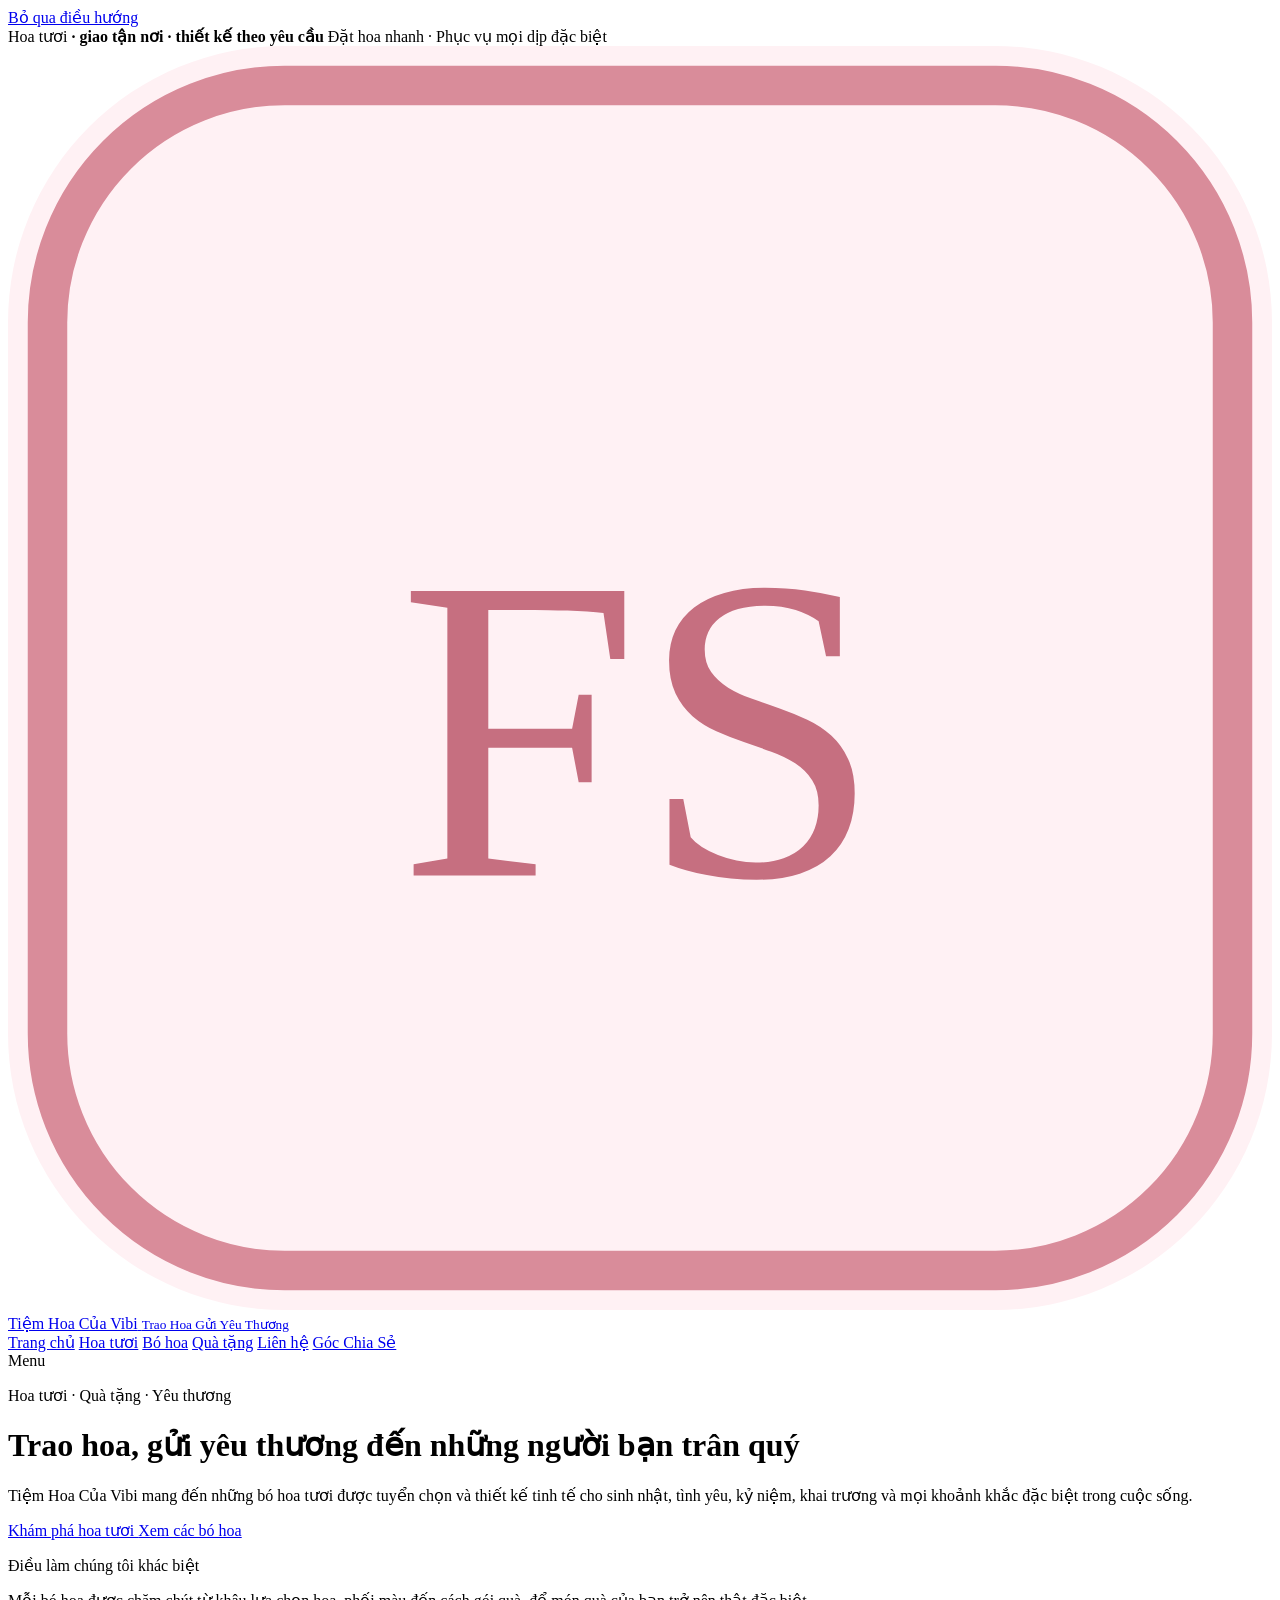
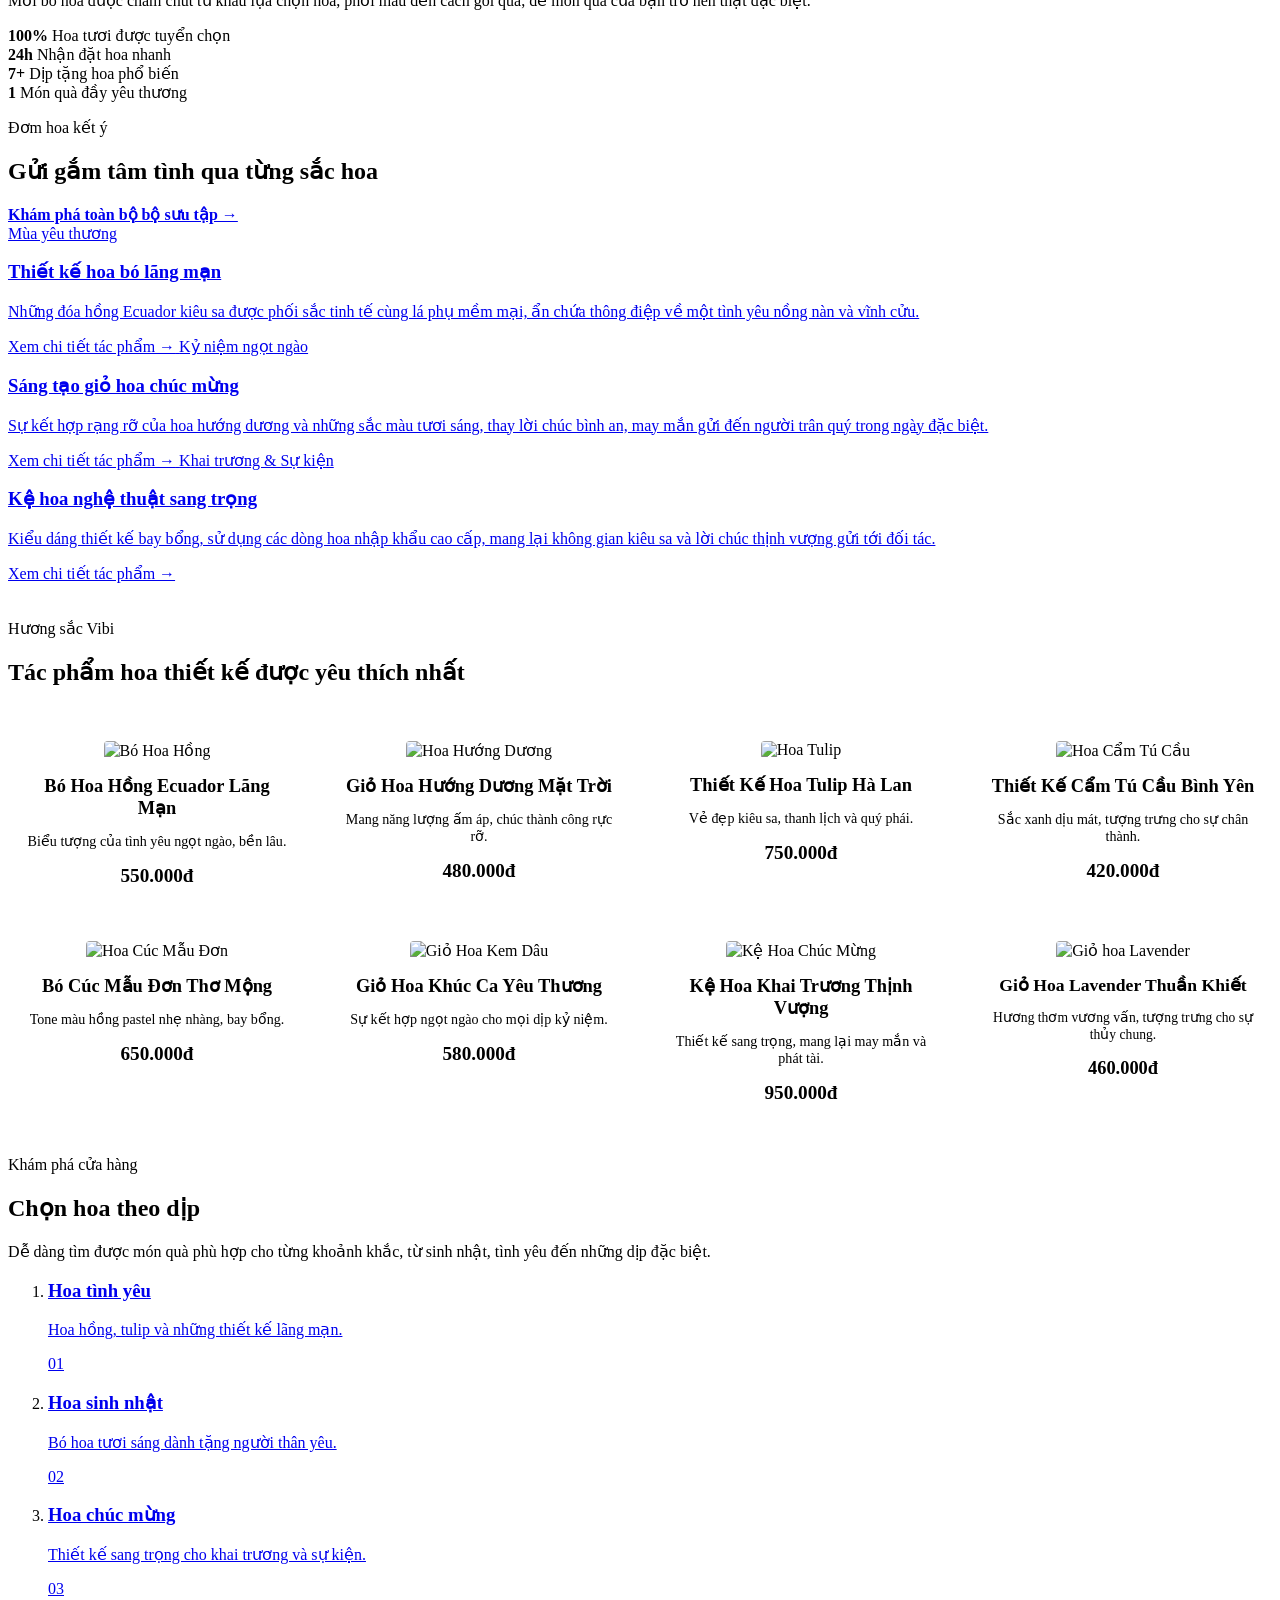
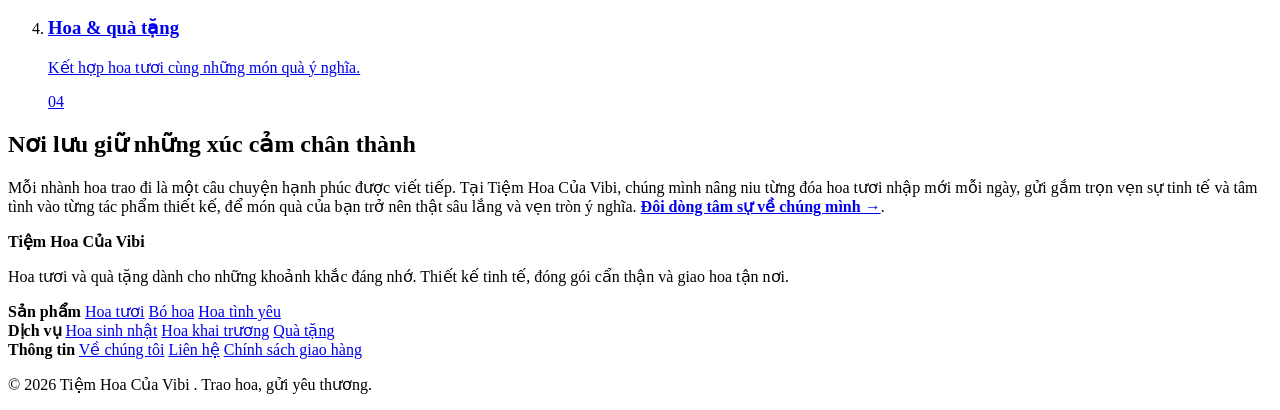
==== index.html @ 4f9fec41 "lan dau" ====
<!DOCTYPE html>
<html lang="vi">
<head>
<meta charset="utf-8">
<meta name="viewport" content="width=device-width, initial-scale=1">

<title>Tiệm Hoa Của Vibi - Hoa Tươi Nghệ Thuật &amp; Lãng Mạn</title>

<meta name="description" content="Tiệm Hoa Của Vibi
 chuyên cung cấp hoa tươi, bó hoa nghệ thuật và quà tặng cho sinh nhật, tình yêu, khai trương và các dịp đặc biệt.">

<meta name="robots" content="index,follow">
<meta name="theme-color" content="#fff7f8">

<link rel="canonical" href="tiemhoacuavibi.com/">
<link rel="icon" href="favicon.svg" type="image/svg+xml">
<link rel="manifest" href="site.webmanifest">
<link rel="stylesheet" href="css/styles.css">

<!-- Open Graph -->
<meta property="og:type" content="website">
<meta property="og:locale" content="vi_VN">
<meta property="og:title" content="Tiệm Hoa Của Vibi
 — Hoa tươi và quà tặng">
<meta property="og:description" content="Khám phá những bó hoa tươi đẹp, được thiết kế tinh tế cho mọi dịp đặc biệt.">
<meta property="og:url" content="tiemhoacuavibi.com/">
<meta property="og:image" content="tiemhoacuavibi.com/images/og-flower-shop.jpg">

<!-- Twitter -->
<meta name="twitter:card" content="summary_large_image">
<meta name="twitter:title" content="Tiệm Hoa Của Vibi
 — Hoa tươi và quà tặng">
<meta name="twitter:description" content="Hoa tươi, bó hoa nghệ thuật và quà tặng dành cho những khoảnh khắc đáng nhớ.">
<meta name="twitter:image" content="tiemhoacuavibi.com//images/og-flower-shop.jpg">
<!-- Google tag (gtag.js) -->
<script async src="https://www.googletagmanager.com/gtag/js?id=G-FN4CJG2KSM"></script>
<script>
  window.dataLayer = window.dataLayer || [];
  function gtag(){dataLayer.push(arguments);}
  gtag('js', new Date());

  gtag('config', 'G-FN4CJG2KSM');
</script>
<!-- Structured Data -->
<script type="application/ld+json">
{
  "@context": "https://schema.org",
  "@graph": [
    {
      "@type": "WebSite",
      "name": "Tiệm Hoa Của Vibi
",
      "url": "tiemhoacuavibi.com/",
      "inLanguage": "vi",
      "description": "Cửa hàng hoa tươi và quà tặng cho mọi dịp đặc biệt."
    },
    {
      "@type": "Organization",
      "name": "Tiệm Hoa Của Vibi
",
      "url": "tiemhoacuavibi.com/",
      "slogan": "Trao hoa, gửi yêu thương"
    }
  ]
}
</script>

</head>
<body>
  <a class="skip" href="#main">Bỏ qua điều hướng</a>

  <div class="topbar">
    <div class="wrap">
      <span>Hoa tươi <strong>· giao tận nơi · thiết kế theo yêu cầu</strong></span>
      <span>Đặt hoa nhanh · Phục vụ mọi dịp đặc biệt</span>
    </div>
  </div>

  <header class="site">
    <div class="wrap nav-row">
      <a class="brand" href="index.html">
        <svg viewBox="0 0 64 64" aria-hidden="true">
          <rect width="64" height="64" rx="14" fill="#fff1f4"/>
          <rect x="2" y="2" width="60" height="60" rx="12"
                fill="none" stroke="#d98c9a" stroke-width="2"/>
          <text x="32" y="42"
                text-anchor="middle"
                font-size="22"
                fill="#c66f80"
                font-family="Georgia,serif">FS</text>
        </svg>

        <span>
  <span class="brand-name">Tiệm Hoa Của Vibi</span>
  <small>Trao Hoa Gửi Yêu Thương</small>
</span>
      </a>

     <nav class="primary" id="nav">
  <a href="index.html">Trang chủ</a>
  <a href="hoa-tuoi.html">Hoa tươi</a>
  <a href="bo-hoa.html">Bó hoa</a>
  <a href="qua-tang.html">Quà tặng</a>
  <a href="lien-he.html">Liên hệ</a>
  <a href="goc-chia-se.html">Góc Chia Sẻ</a>

</nav>

          Menu
        </button>
      </div>

    </div>
  </header>

  <main id="main">

    <div class="wrap hero">

      <div>
        <p class="kicker">Hoa tươi · Quà tặng · Yêu thương</p>

        <h1>Trao hoa, gửi yêu thương đến những người bạn trân quý</h1>

        <p class="lede">
          Tiệm Hoa Của Vibi
 mang đến những bó hoa tươi được tuyển chọn và thiết kế
          tinh tế cho sinh nhật, tình yêu, kỷ niệm, khai trương và mọi khoảnh
          khắc đặc biệt trong cuộc sống.
        </p>

        <div class="cta-row">
          <a class="btn btn-gold" href="hoa-tuoi.html">
            Khám phá hoa tươi
          </a>

          <a class="btn btn-ghost" href="bo-hoa.html">
            Xem các bó hoa
          </a>
        </div>
      </div>

      <aside class="hero-panel">

        <p class="kicker">Điều làm chúng tôi khác biệt</p>

        <p>
          Mỗi bó hoa được chăm chút từ khâu lựa chọn hoa, phối màu đến
          cách gói quà, để món quà của bạn trở nên thật đặc biệt.
        </p>

        <div class="stat-grid">

          <div class="stat">
            <b>100%</b>
            <span>Hoa tươi được tuyển chọn</span>
          </div>

          <div class="stat">
            <b>24h</b>
            <span>Nhận đặt hoa nhanh</span>
          </div>

          <div class="stat">
            <b>7+</b>
            <span>Dịp tặng hoa phổ biến</span>
          </div>

          <div class="stat">
            <b>1</b>
            <span>Món quà đầy yêu thương</span>
          </div>

        </div>

      </aside>

     <section class="section">
  <div class="wrap">

    <div class="section-head">
      <div>
        <p class="kicker">Đơm hoa kết ý</p>
        <h2>Gửi gắm tâm tình qua từng sắc hoa</h2>
      </div>

      <a href="hoa-tuoi.html" style="font-weight: 600;">Khám phá toàn bộ bộ sưu tập →</a>
    </div>

    <div class="cards">

      <!-- Ô danh mục 1: Hoa Bó Nghệ Thuật -->
      <a class="card" href="bo-hoa.html">
        <span class="tag">Mùa yêu thương</span>
        <h3>Thiết kế hoa bó lãng mạn</h3>
        <p>
          Những đóa hồng Ecuador kiêu sa được phối sắc tinh tế cùng lá phụ mềm mại, 
          ẩn chứa thông điệp về một tình yêu nồng nàn và vĩnh cửu.
        </p>
        <span class="more">Xem chi tiết tác phẩm →</span>
      </a>

      <!-- Ô danh mục 2: Giỏ Hoa Tinh Tế -->
      <a class="card" href="bo-hoa.html">
        <span class="tag">Kỷ niệm ngọt ngào</span>
        <h3>Sáng tạo giỏ hoa chúc mừng</h3>
        <p>
          Sự kết hợp rạng rỡ của hoa hướng dương và những sắc màu tươi sáng, 
          thay lời chúc bình an, may mắn gửi đến người trân quý trong ngày đặc biệt.
        </p>
        <span class="more">Xem chi tiết tác phẩm →</span>
      </a>

      <!-- Ô danh mục 3: Kệ Hoa Sang Trọng -->
      <a class="card" href="hoa-tuoi.html">
        <span class="tag">Khai trương &amp; Sự kiện</span>
        <h3>Kệ hoa nghệ thuật sang trọng</h3>
        <p>
          Kiểu dáng thiết kế bay bổng, sử dụng các dòng hoa nhập khẩu cao cấp, 
          mang lại không gian kiêu sa và lời chúc thịnh vượng gửi tới đối tác.
        </p>
        <span class="more">Xem chi tiết tác phẩm →</span>
      </a>

    </div>
  </div>
<!-- KHU VỰC BỘ SƯU TẬP HOA ĐA DẠNG TRÊN TRANG CHỦ -->
<section class="section" style="padding-top: 20px;">
  <div class="wrap">
    
    <div class="section-head">
      <div>
        <p class="kicker">Hương sắc Vibi</p>
        <h2>Tác phẩm hoa thiết kế được yêu thích nhất</h2>
      </div>
    </div>

    <!-- Khung lưới tự động căn đều sản phẩm -->
    <div class="product-grid" style="display: grid; grid-template-columns: repeat(auto-fit, minmax(280px, 1fr)); gap: 24px; padding: 20px 0;">

        <!-- Sản phẩm 1: Hoa Hồng -->
        <div class="product-item" style="border: 1px solid var(--line); padding: 15px; text-align: center; border-radius: 8px; background: var(--surface);">
            <img src="images/hoahong.jpg" alt="Bó Hoa Hồng" style="width: 100%; height: 260px; object-fit: cover; border-radius: 4px;">
            <h3 style="margin: 15px 0 10px; color: var(--gold-2); font-size: 1.15rem;">Bó Hoa Hồng Ecuador Lãng Mạn</h3>
            <p style="color: var(--muted); margin-bottom: 15px; font-size: 0.88rem;">Biểu tượng của tình yêu ngọt ngào, bền lâu.</p>
            <span class="price" style="display: block; font-weight: bold; color: var(--gold-2); font-size: 1.2rem;" data-gia-hoa="hoa-hong">550.000đ</span>        </div>

        <!-- Sản phẩm 2: Hoa Hướng Dương -->
        <div class="product-item" style="border: 1px solid var(--line); padding: 15px; text-align: center; border-radius: 8px; background: var(--surface);">
            <img src="images/huongduong.jpg" alt="Hoa Hướng Dương" style="width: 100%; height: 260px; object-fit: cover; border-radius: 4px;">
            <h3 style="margin: 15px 0 10px; color: var(--gold-2); font-size: 1.15rem;">Giỏ Hoa Hướng Dương Mặt Trời</h3>
            <p style="color: var(--muted); margin-bottom: 15px; font-size: 0.88rem;">Mang năng lượng ấm áp, chúc thành công rực rỡ.</p>
            <span class="price" style="display: block; font-weight: bold; color: var(--gold-2); font-size: 1.2rem;" data-gia-hoa="huong-duong">480.000đ</span>        </div>

        <!-- Sản phẩm 3: Hoa Tulip (Chữ T viết hoa đúng theo máy của bạn) -->
        <div class="product-item" style="border: 1px solid var(--line); padding: 15px; text-align: center; border-radius: 8px; background: var(--surface);">
            <img src="images/hoaTulip.jpg" alt="Hoa Tulip" style="width: 100%; height: 260px; object-fit: cover; border-radius: 4px;">
            <h3 style="margin: 15px 0 10px; color: var(--gold-2); font-size: 1.15rem;">Thiết Kế Hoa Tulip Hà Lan</h3>
            <p style="color: var(--muted); margin-bottom: 15px; font-size: 0.88rem;">Vẻ đẹp kiêu sa, thanh lịch và quý phái.</p>
            <span class="price" style="display: block; font-weight: bold; color: var(--gold-2); font-size: 1.2rem;" data-gia-hoa="hoa-tulip">750.000đ</span>        </div>

        <!-- Sản phẩm 4: Hoa Cẩm Tú Cầu -->
        <div class="product-item" style="border: 1px solid var(--line); padding: 15px; text-align: center; border-radius: 8px; background: var(--surface);">
            <img src="images/camtucau.jpg" alt="Hoa Cẩm Tú Cầu" style="width: 100%; height: 260px; object-fit: cover; border-radius: 4px;">
            <h3 style="margin: 15px 0 10px; color: var(--gold-2); font-size: 1.15rem;">Thiết Kế Cẩm Tú Cầu Bình Yên</h3>
            <p style="color: var(--muted); margin-bottom: 15px; font-size: 0.88rem;">Sắc xanh dịu mát, tượng trưng cho sự chân thành.</p>
            <span class="price" style="display: block; font-weight: bold; color: var(--gold-2); font-size: 1.2rem;" data-gia-hoa="hoa-dau">420.000đ</span>
        </div>

        <!-- Sản phẩm 5: Hoa Cúc Mẫu Đơn -->
        <div class="product-item" style="border: 1px solid var(--line); padding: 15px; text-align: center; border-radius: 8px; background: var(--surface);">
            <img src="images/hoacucmaudon.jpg" alt="Hoa Cúc Mẫu Đơn" style="width: 100%; height: 260px; object-fit: cover; border-radius: 4px;">
            <h3 style="margin: 15px 0 10px; color: var(--gold-2); font-size: 1.15rem;">Bó Cúc Mẫu Đơn Thơ Mộng</h3>
            <p style="color: var(--muted); margin-bottom: 15px; font-size: 0.88rem;">Tone màu hồng pastel nhẹ nhàng, bay bổng.</p>
            <span class="price" style="display: block; font-weight: bold; color: var(--gold-2); font-size: 1.2rem;" data-gia-hoa="hoa-mung">650.000đ</span>
        </div>

        <!-- Sản phẩm 6: Giỏ Hoa Kem Dâu (hoadau.jpg) -->
        <div class="product-item" style="border: 1px solid var(--line); padding: 15px; text-align: center; border-radius: 8px; background: var(--surface);">
            <img src="images/hoadau.jpg" alt="Giỏ Hoa Kem Dâu" style="width: 100%; height: 260px; object-fit: cover; border-radius: 4px;">
            <h3 style="margin: 15px 0 10px; color: var(--gold-2); font-size: 1.15rem;">Giỏ Hoa Khúc Ca Yêu Thương</h3>
            <p style="color: var(--muted); margin-bottom: 15px; font-size: 0.88rem;">Sự kết hợp ngọt ngào cho mọi dịp kỷ niệm.</p>
            <span class="price" style="display: block; font-weight: bold; color: var(--gold-2); font-size: 1.2rem; " data-gia-hoa="cuc-mau-don">580.000đ</span>
        </div>
 <!-- Sản phẩm 7: Kệ Hoa Chúc Mừng (hoamung.jpg mới thêm) -->
        <div class="product-item" style="border: 1px solid var(--line); padding: 15px; text-align: center; border-radius: 8px; background: var(--surface);">
            <img src="images/hoamung.jpg" alt="Kệ Hoa Chúc Mừng" style="width: 100%; height: 260px; object-fit: cover; border-radius: 4px;">
            <h3 style="margin: 15px 0 10px; color: var(--gold-2); font-size: 1.15rem;">Kệ Hoa Khai Trương Thịnh Vượng</h3>
            <p style="color: var(--muted); margin-bottom: 15px; font-size: 0.88rem;">Thiết kế sang trọng, mang lại may mắn và phát tài.</p>
            <span class="price" style="display: block; font-weight: bold; color: var(--gold-2); font-size: 1.2rem;" data-gia-hoa="oai-huong">950.000đ</span>
        </div>
         <!-- HÀNG 2 - Sản phẩm 8: Hoa Oải Hương (Mới thêm để lấp đầy ô trống) -->
        <div class="product-item" style="border: 1px solid var(--line); padding: 15px; text-align: center; border-radius: 8px; background: var(--surface);">
            <img src="images/hoaoihuong.jpg" alt="Giỏ hoa Lavender" style="width: 100%; height: 240px; object-fit: cover; border-radius: 4px;">
            <h3 style="margin: 15px 0 10px; color: var(--gold-2); font-size: 1.1rem;">Giỏ Hoa Lavender Thuần Khiết</h3>
            <p style="color: var(--muted); margin-bottom: 15px; font-size: 0.85rem;">Hương thơm vương vấn, tượng trưng cho sự thủy chung.</p>
            <span class="price" style="display: block; font-weight: bold; color: var(--gold-2); font-size: 1.15rem;" data-gia-hoa="cam-tu-cau">460.000đ</span>
        </div>
    </div>
  </div>
</section>


<section class="section band">
  <div class="wrap topics">

    <div>
      <p class="kicker">Khám phá cửa hàng</p>
      <h2>Chọn hoa theo dịp</h2>
      <p class="lede">
        Dễ dàng tìm được món quà phù hợp cho từng khoảnh khắc,
        từ sinh nhật, tình yêu đến những dịp đặc biệt.
      </p>
    </div>

    <ol class="topic-list">

      <li>
        <a href="hoa-tinh-yeu.html">
          <span>
            <h3>Hoa tình yêu</h3>
            <p>Hoa hồng, tulip và những thiết kế lãng mạn.</p>
          </span>
          <span>01</span>
        </a>
      </li>

      <li>
        <a href="hoa-sinh-nhat.html">
          <span>
            <h3>Hoa sinh nhật</h3>
            <p>Bó hoa tươi sáng dành tặng người thân yêu.</p>
          </span>
          <span>02</span>
        </a>
      </li>

      <li>
        <a href="hoa-chuc-mung.html">
          <span>
            <h3>Hoa chúc mừng</h3>
            <p>Thiết kế sang trọng cho khai trương và sự kiện.</p>
          </span>
          <span>03</span>
        </a>
      </li>

      <li>
        <a href="qua-tang.html">
          <span>
            <h3>Hoa &amp; quà tặng</h3>
            <p>Kết hợp hoa tươi cùng những món quà ý nghĩa.</p>
          </span>
          <span>04</span>
        </a>
      </li>

    </ol>
  </div>
</section>


<section class="section">
  <div class="wrap note">

    <h2>Nơi lưu giữ những xúc cảm chân thành</h2>

    <p>
      Mỗi nhành hoa trao đi là một câu chuyện hạnh phúc được viết tiếp. Tại Tiệm Hoa Của Vibi, 
      chúng mình nâng niu từng đóa hoa tươi nhập mới mỗi ngày, gửi gắm trọn vẹn sự tinh tế và tâm tình vào 
      từng tác phẩm thiết kế, để món quà của bạn trở nên thật sâu lắng và vẹn tròn ý nghĩa. 
      <a href="ve-chung-toi.html" style="font-weight: 600; text-decoration: underline;">Đôi dòng tâm sự về chúng mình →</a>.
    </p>

  </div>
</section>

</main>

<footer class="site">
  <div class="wrap">

    <div class="foot-grid">

      <div>
        <strong class="brand-name">Tiệm Hoa Của Vibi
</strong>

        <p>
          Hoa tươi và quà tặng dành cho những khoảnh khắc
          đáng nhớ. Thiết kế tinh tế, đóng gói cẩn thận và
          giao hoa tận nơi.
        </p>
      </div>


      <div class="foot-col">
        <strong>Sản phẩm</strong>

        <a href="hoa-tuoi.html">Hoa tươi</a>
        <a href="bo-hoa.html">Bó hoa</a>
        <a href="hoa-tinh-yeu.html">Hoa tình yêu</a>
      </div>


      <div class="foot-col">
        <strong>Dịch vụ</strong>

        <a href="hoa-sinh-nhat.html">Hoa sinh nhật</a>
        <a href="hoa-khai-truong.html">Hoa khai trương</a>
        <a href="qua-tang.html">Quà tặng</a>
      </div>


      <div class="foot-col">
        <strong>Thông tin</strong>

        <a href="ve-chung-toi.html">Về chúng tôi</a>
        <a href="lien-he.html">Liên hệ</a>
        <a href="chinh-sach-giao-hang.html">Chính sách giao hàng</a>
      </div>

    </div>

    <p class="legal">
      © <span id="y">2026</span> Tiệm Hoa Của Vibi
.
      Trao hoa, gửi yêu thương.
    </p>

  </div>
</footer>

<script src="js/main.js" defer></script>
<script src="gia-hoa.js"></script>

</body>
</html>
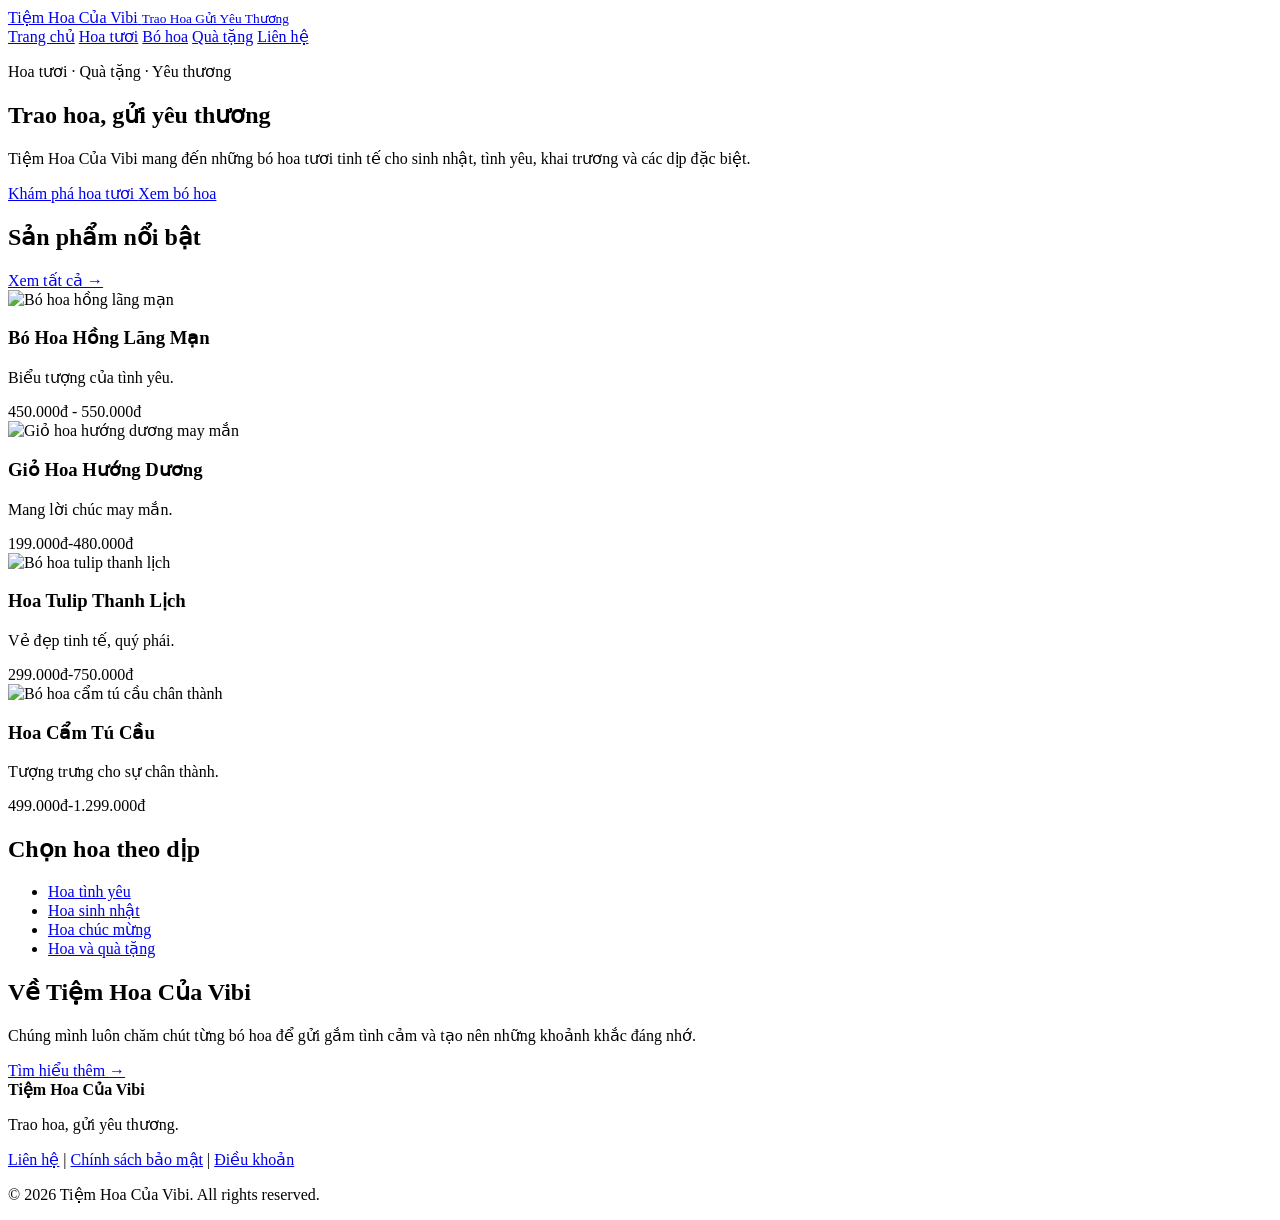
==== commit c56564de: "lai" ====
--- a/index.html
+++ b/index.html
@@ -1,438 +1,183 @@
 <!DOCTYPE html>
 <html lang="vi">
 <head>
-<meta charset="utf-8">
-<meta name="viewport" content="width=device-width, initial-scale=1">
+  <meta charset="UTF-8">
+  <meta name="viewport" content="width=device-width, initial-scale=1">
 
-<title>Tiệm Hoa Của Vibi - Hoa Tươi Nghệ Thuật &amp; Lãng Mạn</title>
+  <!-- SEO Cơ bản -->
+  <title>Tiệm Hoa Của Vibi - Hoa Tươi & Quà Tặng</title>
+  <meta name="description" content="Tiệm Hoa Của Vibi chuyên hoa tươi, bó hoa nghệ thuật và quà tặng tinh tế cho mọi dịp đặc biệt.">
+  <meta name="theme-color" content="#fff7f8">
+  <link rel="canonical" href="https://tiemhoacuavibi.com/">
+  
+  <!-- Open Graph (Facebook, Zalo, LinkedIn) -->
+  <meta property="og:type" content="website">
+  <meta property="og:locale" content="vi_VN">
+  <meta property="og:title" content="Tiệm Hoa Của Vibi – Hoa tươi và quà tặng">
+  <meta property="og:description" content="Khám phá những bó hoa tươi đẹp, được thiết kế tinh tế cho mọi dịp đặc biệt.">
+  <meta property="og:url" content="https://tiemhoacuavibi.com/">
+  <meta property="og:image" content="https://tiemhoacuavibi.com/images/og-flower-shop.jpg">
 
-<meta name="description" content="Tiệm Hoa Của Vibi
- chuyên cung cấp hoa tươi, bó hoa nghệ thuật và quà tặng cho sinh nhật, tình yêu, khai trương và các dịp đặc biệt.">
+  <!-- Twitter Cards -->
+  <meta name="twitter:card" content="summary_large_image">
+  <meta name="twitter:title" content="Tiệm Hoa Của Vibi – Hoa tươi và quà tặng">
+  <meta name="twitter:description" content="Khám phá những bó hoa tươi đẹp, được thiết kế tinh tế cho mọi dịp đặc biệt.">
+  <meta name="twitter:image" content="https://tiemhoacuavibi.com/images/og-flower-shop.jpg">
 
-<meta name="robots" content="index,follow">
-<meta name="theme-color" content="#fff7f8">
+  <!-- Stylesheet -->
+  <link rel="stylesheet" href="css/styles.css">
+</head>
 
-<link rel="canonical" href="tiemhoacuavibi.com/">
-<link rel="icon" href="favicon.svg" type="image/svg+xml">
-<link rel="manifest" href="site.webmanifest">
-<link rel="stylesheet" href="css/styles.css">
+<body>
 
-<!-- Open Graph -->
-<meta property="og:type" content="website">
-<meta property="og:locale" content="vi_VN">
-<meta property="og:title" content="Tiệm Hoa Của Vibi
- — Hoa tươi và quà tặng">
-<meta property="og:description" content="Khám phá những bó hoa tươi đẹp, được thiết kế tinh tế cho mọi dịp đặc biệt.">
-<meta property="og:url" content="tiemhoacuavibi.com/">
-<meta property="og:image" content="tiemhoacuavibi.com/images/og-flower-shop.jpg">
-
-<!-- Twitter -->
-<meta name="twitter:card" content="summary_large_image">
-<meta name="twitter:title" content="Tiệm Hoa Của Vibi
- — Hoa tươi và quà tặng">
-<meta name="twitter:description" content="Hoa tươi, bó hoa nghệ thuật và quà tặng dành cho những khoảnh khắc đáng nhớ.">
-<meta name="twitter:image" content="tiemhoacuavibi.com//images/og-flower-shop.jpg">
-<!-- Google tag (gtag.js) -->
-<script async src="https://www.googletagmanager.com/gtag/js?id=G-FN4CJG2KSM"></script>
-<script>
-  window.dataLayer = window.dataLayer || [];
-  function gtag(){dataLayer.push(arguments);}
-  gtag('js', new Date());
-
-  gtag('config', 'G-FN4CJG2KSM');
-</script>
-<!-- Structured Data -->
-<script type="application/ld+json">
-{
-  "@context": "https://schema.org",
-  "@graph": [
-    {
-      "@type": "WebSite",
-      "name": "Tiệm Hoa Của Vibi
-",
-      "url": "tiemhoacuavibi.com/",
-      "inLanguage": "vi",
-      "description": "Cửa hàng hoa tươi và quà tặng cho mọi dịp đặc biệt."
-    },
-    {
-      "@type": "Organization",
-      "name": "Tiệm Hoa Của Vibi
-",
-      "url": "tiemhoacuavibi.com/",
-      "slogan": "Trao hoa, gửi yêu thương"
-    }
-  ]
-}
-</script>
-
-</head>
-<body>
-  <a class="skip" href="#main">Bỏ qua điều hướng</a>
-
-  <div class="topbar">
-    <div class="wrap">
-      <span>Hoa tươi <strong>· giao tận nơi · thiết kế theo yêu cầu</strong></span>
-      <span>Đặt hoa nhanh · Phục vụ mọi dịp đặc biệt</span>
-    </div>
-  </div>
-
+  <!-- Đầu trang -->
   <header class="site">
     <div class="wrap nav-row">
       <a class="brand" href="index.html">
-        <svg viewBox="0 0 64 64" aria-hidden="true">
-          <rect width="64" height="64" rx="14" fill="#fff1f4"/>
-          <rect x="2" y="2" width="60" height="60" rx="12"
-                fill="none" stroke="#d98c9a" stroke-width="2"/>
-          <text x="32" y="42"
-                text-anchor="middle"
-                font-size="22"
-                fill="#c66f80"
-                font-family="Georgia,serif">FS</text>
-        </svg>
-
         <span>
-  <span class="brand-name">Tiệm Hoa Của Vibi</span>
-  <small>Trao Hoa Gửi Yêu Thương</small>
-</span>
+          <span class="brand-name">Tiệm Hoa Của Vibi</span>
+          <small>Trao Hoa Gửi Yêu Thương</small>
+        </span>
       </a>
 
-     <nav class="primary" id="nav">
-  <a href="index.html">Trang chủ</a>
-  <a href="hoa-tuoi.html">Hoa tươi</a>
-  <a href="bo-hoa.html">Bó hoa</a>
-  <a href="qua-tang.html">Quà tặng</a>
-  <a href="lien-he.html">Liên hệ</a>
-  <a href="goc-chia-se.html">Góc Chia Sẻ</a>
-
-</nav>
-
-          Menu
-        </button>
-      </div>
-
+      <nav class="primary" aria-label="Điều hướng chính">
+        <a href="index.html">Trang chủ</a>
+        <a href="hoa-tuoi.html">Hoa tươi</a>
+        <a href="bo-hoa.html">Bó hoa</a>
+        <a href="qua-tang.html">Quà tặng</a>
+        <a href="lien-he.html">Liên hệ</a>
+      </nav>
     </div>
   </header>
 
   <main id="main">
 
-    <div class="wrap hero">
-
+    <!-- Giới thiệu -->
+    <section class="wrap hero">
       <div>
         <p class="kicker">Hoa tươi · Quà tặng · Yêu thương</p>
 
-        <h1>Trao hoa, gửi yêu thương đến những người bạn trân quý</h1>
+        <h1>Trao hoa, gửi yêu thương</h1>
 
         <p class="lede">
-          Tiệm Hoa Của Vibi
- mang đến những bó hoa tươi được tuyển chọn và thiết kế
-          tinh tế cho sinh nhật, tình yêu, kỷ niệm, khai trương và mọi khoảnh
-          khắc đặc biệt trong cuộc sống.
+          Tiệm Hoa Của Vibi mang đến những bó hoa tươi
+          tinh tế cho sinh nhật, tình yêu, khai trương
+          và các dịp đặc biệt.
         </p>
 
         <div class="cta-row">
           <a class="btn btn-gold" href="hoa-tuoi.html">
             Khám phá hoa tươi
           </a>
-
           <a class="btn btn-ghost" href="bo-hoa.html">
-            Xem các bó hoa
+            Xem bó hoa
           </a>
         </div>
       </div>
+    </section>
 
-      <aside class="hero-panel">
+    <!-- Sản phẩm nổi bật -->
+    <section class="section">
+      <div class="wrap">
+        <div class="section-head">
+          <h2>Sản phẩm nổi bật</h2>
+          <a href="hoa-tuoi.html">Xem tất cả →</a>
+        </div>
 
-        <p class="kicker">Điều làm chúng tôi khác biệt</p>
+        <div class="product-grid">
 
-        <p>
-          Mỗi bó hoa được chăm chút từ khâu lựa chọn hoa, phối màu đến
-          cách gói quà, để món quà của bạn trở nên thật đặc biệt.
-        </p>
-
-        <div class="stat-grid">
-
-          <div class="stat">
-            <b>100%</b>
-            <span>Hoa tươi được tuyển chọn</span>
+          <div class="product-item">
+            <img src="images/hoahong.jpg"
+                 alt="Bó hoa hồng lãng mạn"
+                 width="300" height="300"
+                 loading="lazy">
+            <h3>Bó Hoa Hồng Lãng Mạn</h3>
+            <p>Biểu tượng của tình yêu.</p>
+            <span class="price">450.000đ - 550.000đ</span>
           </div>
 
-          <div class="stat">
-            <b>24h</b>
-            <span>Nhận đặt hoa nhanh</span>
+          <div class="product-item">
+            <img src="images/huongduong.jpg"
+                 alt="Giỏ hoa hướng dương may mắn"
+                 width="300" height="300"
+                 loading="lazy">
+            <h3>Giỏ Hoa Hướng Dương</h3>
+            <p>Mang lời chúc may mắn.</p>
+            <span class="price">199.000đ-480.000đ</span>
           </div>
 
-          <div class="stat">
-            <b>7+</b>
-            <span>Dịp tặng hoa phổ biến</span>
+          <div class="product-item">
+            <img src="images/hoaTulip.jpg"
+                 alt="Bó hoa tulip thanh lịch"
+                 width="300" height="300"
+                 loading="lazy">
+            <h3>Hoa Tulip Thanh Lịch</h3>
+            <p>Vẻ đẹp tinh tế, quý phái.</p>
+            <span class="price">299.000đ-750.000đ</span>
           </div>
 
-          <div class="stat">
-            <b>1</b>
-            <span>Món quà đầy yêu thương</span>
+          <div class="product-item">
+            <img src="images/camtucau.jpg"
+                 alt="Bó hoa cẩm tú cầu chân thành"
+                 width="300" height="300"
+                 loading="lazy">
+            <h3>Hoa Cẩm Tú Cầu</h3>
+            <p>Tượng trưng cho sự chân thành.</p>
+            <span class="price">499.000đ-1.299.000đ</span>
           </div>
 
         </div>
+      </div>
+    </section>
 
-      </aside>
+    <!-- Danh mục -->
+    <section class="section band">
+      <div class="wrap">
+        <h2>Chọn hoa theo dịp</h2>
 
-     <section class="section">
-  <div class="wrap">
+        <ul class="topic-list">
+          <li><a href="hoa-tinh-yeu.html">Hoa tình yêu</a></li>
+          <li><a href="hoa-sinh-nhat.html">Hoa sinh nhật</a></li>
+          <li><a href="hoa-chuc-mung.html">Hoa chúc mừng</a></li>
+          <li><a href="qua-tang.html">Hoa và quà tặng</a></li>
+        </ul>
+      </div>
+    </section>
 
-    <div class="section-head">
-      <div>
-        <p class="kicker">Đơm hoa kết ý</p>
-        <h2>Gửi gắm tâm tình qua từng sắc hoa</h2>
+    <!-- Giới thiệu cửa hàng -->
+    <section class="section">
+      <div class="wrap note">
+        <h2>Về Tiệm Hoa Của Vibi</h2>
+        <p>
+          Chúng mình luôn chăm chút từng bó hoa để gửi gắm
+          tình cảm và tạo nên những khoảnh khắc đáng nhớ.
+        </p>
+        <a href="ve-chung-toi.html">Tìm hiểu thêm →</a>
       </div>
+    </section>
 
-      <a href="hoa-tuoi.html" style="font-weight: 600;">Khám phá toàn bộ bộ sưu tập →</a>
-    </div>
+  </main>
 
-    <div class="cards">
+  <!-- Chân trang -->
+  <footer class="site">
+    <div class="wrap">
+      <strong>Tiệm Hoa Của Vibi</strong>
 
-      <!-- Ô danh mục 1: Hoa Bó Nghệ Thuật -->
-      <a class="card" href="bo-hoa.html">
-        <span class="tag">Mùa yêu thương</span>
-        <h3>Thiết kế hoa bó lãng mạn</h3>
-        <p>
-          Những đóa hồng Ecuador kiêu sa được phối sắc tinh tế cùng lá phụ mềm mại, 
-          ẩn chứa thông điệp về một tình yêu nồng nàn và vĩnh cửu.
-        </p>
-        <span class="more">Xem chi tiết tác phẩm →</span>
-      </a>
+      <p>Trao hoa, gửi yêu thương.</p>
 
-      <!-- Ô danh mục 2: Giỏ Hoa Tinh Tế -->
-      <a class="card" href="bo-hoa.html">
-        <span class="tag">Kỷ niệm ngọt ngào</span>
-        <h3>Sáng tạo giỏ hoa chúc mừng</h3>
-        <p>
-          Sự kết hợp rạng rỡ của hoa hướng dương và những sắc màu tươi sáng, 
-          thay lời chúc bình an, may mắn gửi đến người trân quý trong ngày đặc biệt.
-        </p>
-        <span class="more">Xem chi tiết tác phẩm →</span>
-      </a>
+      <nav aria-label="Điều hướng chân trang">
+        <a href="lien-he.html">Liên hệ</a> |
+        <a href="bao-mat.html">Chính sách bảo mật</a> |
+        <a href="dieu-khoan.html">Điều khoản</a>
+      </nav>
 
-      <!-- Ô danh mục 3: Kệ Hoa Sang Trọng -->
-      <a class="card" href="hoa-tuoi.html">
-        <span class="tag">Khai trương &amp; Sự kiện</span>
-        <h3>Kệ hoa nghệ thuật sang trọng</h3>
-        <p>
-          Kiểu dáng thiết kế bay bổng, sử dụng các dòng hoa nhập khẩu cao cấp, 
-          mang lại không gian kiêu sa và lời chúc thịnh vượng gửi tới đối tác.
-        </p>
-        <span class="more">Xem chi tiết tác phẩm →</span>
-      </a>
-
-    </div>
-  </div>
-<!-- KHU VỰC BỘ SƯU TẬP HOA ĐA DẠNG TRÊN TRANG CHỦ -->
-<section class="section" style="padding-top: 20px;">
-  <div class="wrap">
-    
-    <div class="section-head">
-      <div>
-        <p class="kicker">Hương sắc Vibi</p>
-        <h2>Tác phẩm hoa thiết kế được yêu thích nhất</h2>
-      </div>
-    </div>
-
-    <!-- Khung lưới tự động căn đều sản phẩm -->
-    <div class="product-grid" style="display: grid; grid-template-columns: repeat(auto-fit, minmax(280px, 1fr)); gap: 24px; padding: 20px 0;">
-
-        <!-- Sản phẩm 1: Hoa Hồng -->
-        <div class="product-item" style="border: 1px solid var(--line); padding: 15px; text-align: center; border-radius: 8px; background: var(--surface);">
-            <img src="images/hoahong.jpg" alt="Bó Hoa Hồng" style="width: 100%; height: 260px; object-fit: cover; border-radius: 4px;">
-            <h3 style="margin: 15px 0 10px; color: var(--gold-2); font-size: 1.15rem;">Bó Hoa Hồng Ecuador Lãng Mạn</h3>
-            <p style="color: var(--muted); margin-bottom: 15px; font-size: 0.88rem;">Biểu tượng của tình yêu ngọt ngào, bền lâu.</p>
-            <span class="price" style="display: block; font-weight: bold; color: var(--gold-2); font-size: 1.2rem;" data-gia-hoa="hoa-hong">550.000đ</span>        </div>
-
-        <!-- Sản phẩm 2: Hoa Hướng Dương -->
-        <div class="product-item" style="border: 1px solid var(--line); padding: 15px; text-align: center; border-radius: 8px; background: var(--surface);">
-            <img src="images/huongduong.jpg" alt="Hoa Hướng Dương" style="width: 100%; height: 260px; object-fit: cover; border-radius: 4px;">
-            <h3 style="margin: 15px 0 10px; color: var(--gold-2); font-size: 1.15rem;">Giỏ Hoa Hướng Dương Mặt Trời</h3>
-            <p style="color: var(--muted); margin-bottom: 15px; font-size: 0.88rem;">Mang năng lượng ấm áp, chúc thành công rực rỡ.</p>
-            <span class="price" style="display: block; font-weight: bold; color: var(--gold-2); font-size: 1.2rem;" data-gia-hoa="huong-duong">480.000đ</span>        </div>
-
-        <!-- Sản phẩm 3: Hoa Tulip (Chữ T viết hoa đúng theo máy của bạn) -->
-        <div class="product-item" style="border: 1px solid var(--line); padding: 15px; text-align: center; border-radius: 8px; background: var(--surface);">
-            <img src="images/hoaTulip.jpg" alt="Hoa Tulip" style="width: 100%; height: 260px; object-fit: cover; border-radius: 4px;">
-            <h3 style="margin: 15px 0 10px; color: var(--gold-2); font-size: 1.15rem;">Thiết Kế Hoa Tulip Hà Lan</h3>
-            <p style="color: var(--muted); margin-bottom: 15px; font-size: 0.88rem;">Vẻ đẹp kiêu sa, thanh lịch và quý phái.</p>
-            <span class="price" style="display: block; font-weight: bold; color: var(--gold-2); font-size: 1.2rem;" data-gia-hoa="hoa-tulip">750.000đ</span>        </div>
-
-        <!-- Sản phẩm 4: Hoa Cẩm Tú Cầu -->
-        <div class="product-item" style="border: 1px solid var(--line); padding: 15px; text-align: center; border-radius: 8px; background: var(--surface);">
-            <img src="images/camtucau.jpg" alt="Hoa Cẩm Tú Cầu" style="width: 100%; height: 260px; object-fit: cover; border-radius: 4px;">
-            <h3 style="margin: 15px 0 10px; color: var(--gold-2); font-size: 1.15rem;">Thiết Kế Cẩm Tú Cầu Bình Yên</h3>
-            <p style="color: var(--muted); margin-bottom: 15px; font-size: 0.88rem;">Sắc xanh dịu mát, tượng trưng cho sự chân thành.</p>
-            <span class="price" style="display: block; font-weight: bold; color: var(--gold-2); font-size: 1.2rem;" data-gia-hoa="hoa-dau">420.000đ</span>
-        </div>
-
-        <!-- Sản phẩm 5: Hoa Cúc Mẫu Đơn -->
-        <div class="product-item" style="border: 1px solid var(--line); padding: 15px; text-align: center; border-radius: 8px; background: var(--surface);">
-            <img src="images/hoacucmaudon.jpg" alt="Hoa Cúc Mẫu Đơn" style="width: 100%; height: 260px; object-fit: cover; border-radius: 4px;">
-            <h3 style="margin: 15px 0 10px; color: var(--gold-2); font-size: 1.15rem;">Bó Cúc Mẫu Đơn Thơ Mộng</h3>
-            <p style="color: var(--muted); margin-bottom: 15px; font-size: 0.88rem;">Tone màu hồng pastel nhẹ nhàng, bay bổng.</p>
-            <span class="price" style="display: block; font-weight: bold; color: var(--gold-2); font-size: 1.2rem;" data-gia-hoa="hoa-mung">650.000đ</span>
-        </div>
-
-        <!-- Sản phẩm 6: Giỏ Hoa Kem Dâu (hoadau.jpg) -->
-        <div class="product-item" style="border: 1px solid var(--line); padding: 15px; text-align: center; border-radius: 8px; background: var(--surface);">
-            <img src="images/hoadau.jpg" alt="Giỏ Hoa Kem Dâu" style="width: 100%; height: 260px; object-fit: cover; border-radius: 4px;">
-            <h3 style="margin: 15px 0 10px; color: var(--gold-2); font-size: 1.15rem;">Giỏ Hoa Khúc Ca Yêu Thương</h3>
-            <p style="color: var(--muted); margin-bottom: 15px; font-size: 0.88rem;">Sự kết hợp ngọt ngào cho mọi dịp kỷ niệm.</p>
-            <span class="price" style="display: block; font-weight: bold; color: var(--gold-2); font-size: 1.2rem; " data-gia-hoa="cuc-mau-don">580.000đ</span>
-        </div>
- <!-- Sản phẩm 7: Kệ Hoa Chúc Mừng (hoamung.jpg mới thêm) -->
-        <div class="product-item" style="border: 1px solid var(--line); padding: 15px; text-align: center; border-radius: 8px; background: var(--surface);">
-            <img src="images/hoamung.jpg" alt="Kệ Hoa Chúc Mừng" style="width: 100%; height: 260px; object-fit: cover; border-radius: 4px;">
-            <h3 style="margin: 15px 0 10px; color: var(--gold-2); font-size: 1.15rem;">Kệ Hoa Khai Trương Thịnh Vượng</h3>
-            <p style="color: var(--muted); margin-bottom: 15px; font-size: 0.88rem;">Thiết kế sang trọng, mang lại may mắn và phát tài.</p>
-            <span class="price" style="display: block; font-weight: bold; color: var(--gold-2); font-size: 1.2rem;" data-gia-hoa="oai-huong">950.000đ</span>
-        </div>
-         <!-- HÀNG 2 - Sản phẩm 8: Hoa Oải Hương (Mới thêm để lấp đầy ô trống) -->
-        <div class="product-item" style="border: 1px solid var(--line); padding: 15px; text-align: center; border-radius: 8px; background: var(--surface);">
-            <img src="images/hoaoihuong.jpg" alt="Giỏ hoa Lavender" style="width: 100%; height: 240px; object-fit: cover; border-radius: 4px;">
-            <h3 style="margin: 15px 0 10px; color: var(--gold-2); font-size: 1.1rem;">Giỏ Hoa Lavender Thuần Khiết</h3>
-            <p style="color: var(--muted); margin-bottom: 15px; font-size: 0.85rem;">Hương thơm vương vấn, tượng trưng cho sự thủy chung.</p>
-            <span class="price" style="display: block; font-weight: bold; color: var(--gold-2); font-size: 1.15rem;" data-gia-hoa="cam-tu-cau">460.000đ</span>
-        </div>
-    </div>
-  </div>
-</section>
-
-
-<section class="section band">
-  <div class="wrap topics">
-
-    <div>
-      <p class="kicker">Khám phá cửa hàng</p>
-      <h2>Chọn hoa theo dịp</h2>
-      <p class="lede">
-        Dễ dàng tìm được món quà phù hợp cho từng khoảnh khắc,
-        từ sinh nhật, tình yêu đến những dịp đặc biệt.
+      <p>
+        © <span id="y">2026</span> Tiệm Hoa Của Vibi. All rights reserved.
       </p>
     </div>
+  </footer>
 
-    <ol class="topic-list">
-
-      <li>
-        <a href="hoa-tinh-yeu.html">
-          <span>
-            <h3>Hoa tình yêu</h3>
-            <p>Hoa hồng, tulip và những thiết kế lãng mạn.</p>
-          </span>
-          <span>01</span>
-        </a>
-      </li>
-
-      <li>
-        <a href="hoa-sinh-nhat.html">
-          <span>
-            <h3>Hoa sinh nhật</h3>
-            <p>Bó hoa tươi sáng dành tặng người thân yêu.</p>
-          </span>
-          <span>02</span>
-        </a>
-      </li>
-
-      <li>
-        <a href="hoa-chuc-mung.html">
-          <span>
-            <h3>Hoa chúc mừng</h3>
-            <p>Thiết kế sang trọng cho khai trương và sự kiện.</p>
-          </span>
-          <span>03</span>
-        </a>
-      </li>
-
-      <li>
-        <a href="qua-tang.html">
-          <span>
-            <h3>Hoa &amp; quà tặng</h3>
-            <p>Kết hợp hoa tươi cùng những món quà ý nghĩa.</p>
-          </span>
-          <span>04</span>
-        </a>
-      </li>
-
-    </ol>
-  </div>
-</section>
-
-
-<section class="section">
-  <div class="wrap note">
-
-    <h2>Nơi lưu giữ những xúc cảm chân thành</h2>
-
-    <p>
-      Mỗi nhành hoa trao đi là một câu chuyện hạnh phúc được viết tiếp. Tại Tiệm Hoa Của Vibi, 
-      chúng mình nâng niu từng đóa hoa tươi nhập mới mỗi ngày, gửi gắm trọn vẹn sự tinh tế và tâm tình vào 
-      từng tác phẩm thiết kế, để món quà của bạn trở nên thật sâu lắng và vẹn tròn ý nghĩa. 
-      <a href="ve-chung-toi.html" style="font-weight: 600; text-decoration: underline;">Đôi dòng tâm sự về chúng mình →</a>.
-    </p>
-
-  </div>
-</section>
-
-</main>
-
-<footer class="site">
-  <div class="wrap">
-
-    <div class="foot-grid">
-
-      <div>
-        <strong class="brand-name">Tiệm Hoa Của Vibi
-</strong>
-
-        <p>
-          Hoa tươi và quà tặng dành cho những khoảnh khắc
-          đáng nhớ. Thiết kế tinh tế, đóng gói cẩn thận và
-          giao hoa tận nơi.
-        </p>
-      </div>
-
-
-      <div class="foot-col">
-        <strong>Sản phẩm</strong>
-
-        <a href="hoa-tuoi.html">Hoa tươi</a>
-        <a href="bo-hoa.html">Bó hoa</a>
-        <a href="hoa-tinh-yeu.html">Hoa tình yêu</a>
-      </div>
-
-
-      <div class="foot-col">
-        <strong>Dịch vụ</strong>
-
-        <a href="hoa-sinh-nhat.html">Hoa sinh nhật</a>
-        <a href="hoa-khai-truong.html">Hoa khai trương</a>
-        <a href="qua-tang.html">Quà tặng</a>
-      </div>
-
-
-      <div class="foot-col">
-        <strong>Thông tin</strong>
-
-        <a href="ve-chung-toi.html">Về chúng tôi</a>
-        <a href="lien-he.html">Liên hệ</a>
-        <a href="chinh-sach-giao-hang.html">Chính sách giao hàng</a>
-      </div>
-
-    </div>
-
-    <p class="legal">
-      © <span id="y">2026</span> Tiệm Hoa Của Vibi
-.
-      Trao hoa, gửi yêu thương.
-    </p>
-
-  </div>
-</footer>
-
-<script src="js/main.js" defer></script>
-<script src="gia-hoa.js"></script>
+  <script src="js/main.js" defer></script>
 
 </body>
-</html>
+</html>
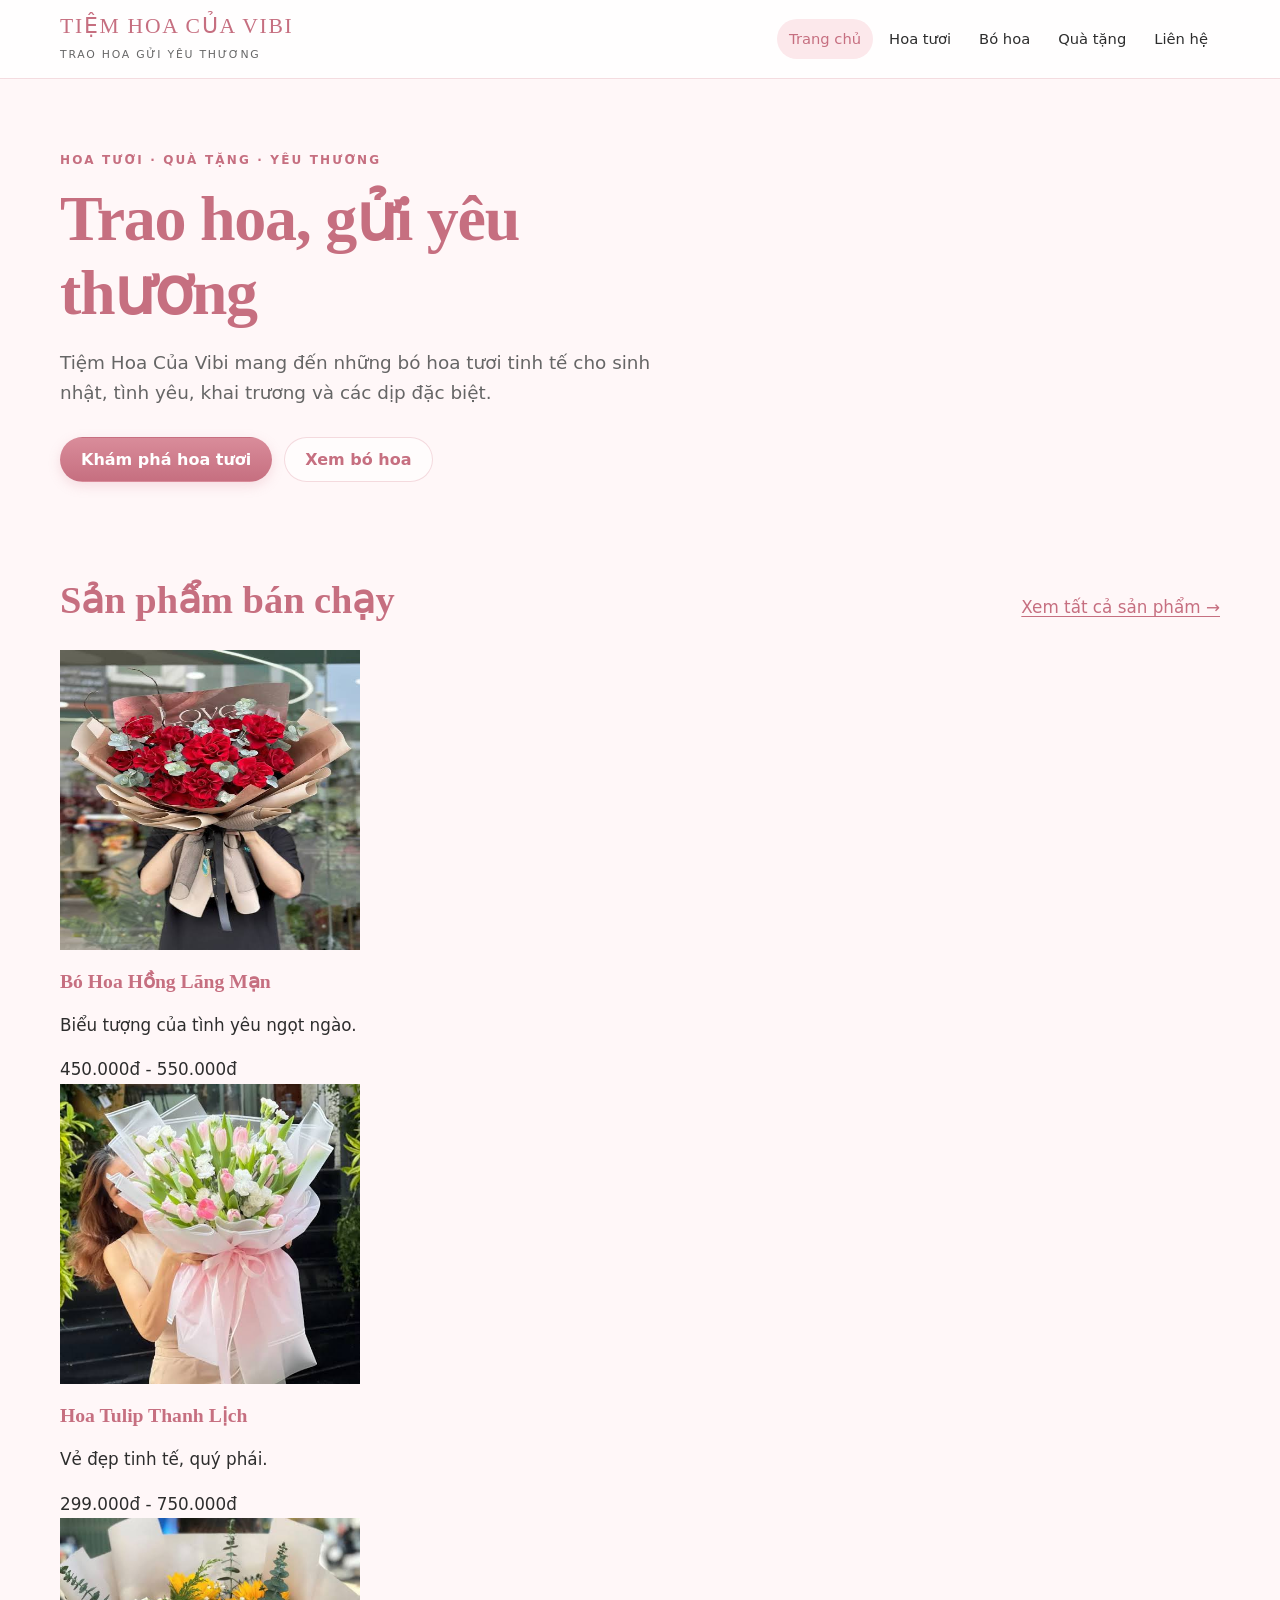
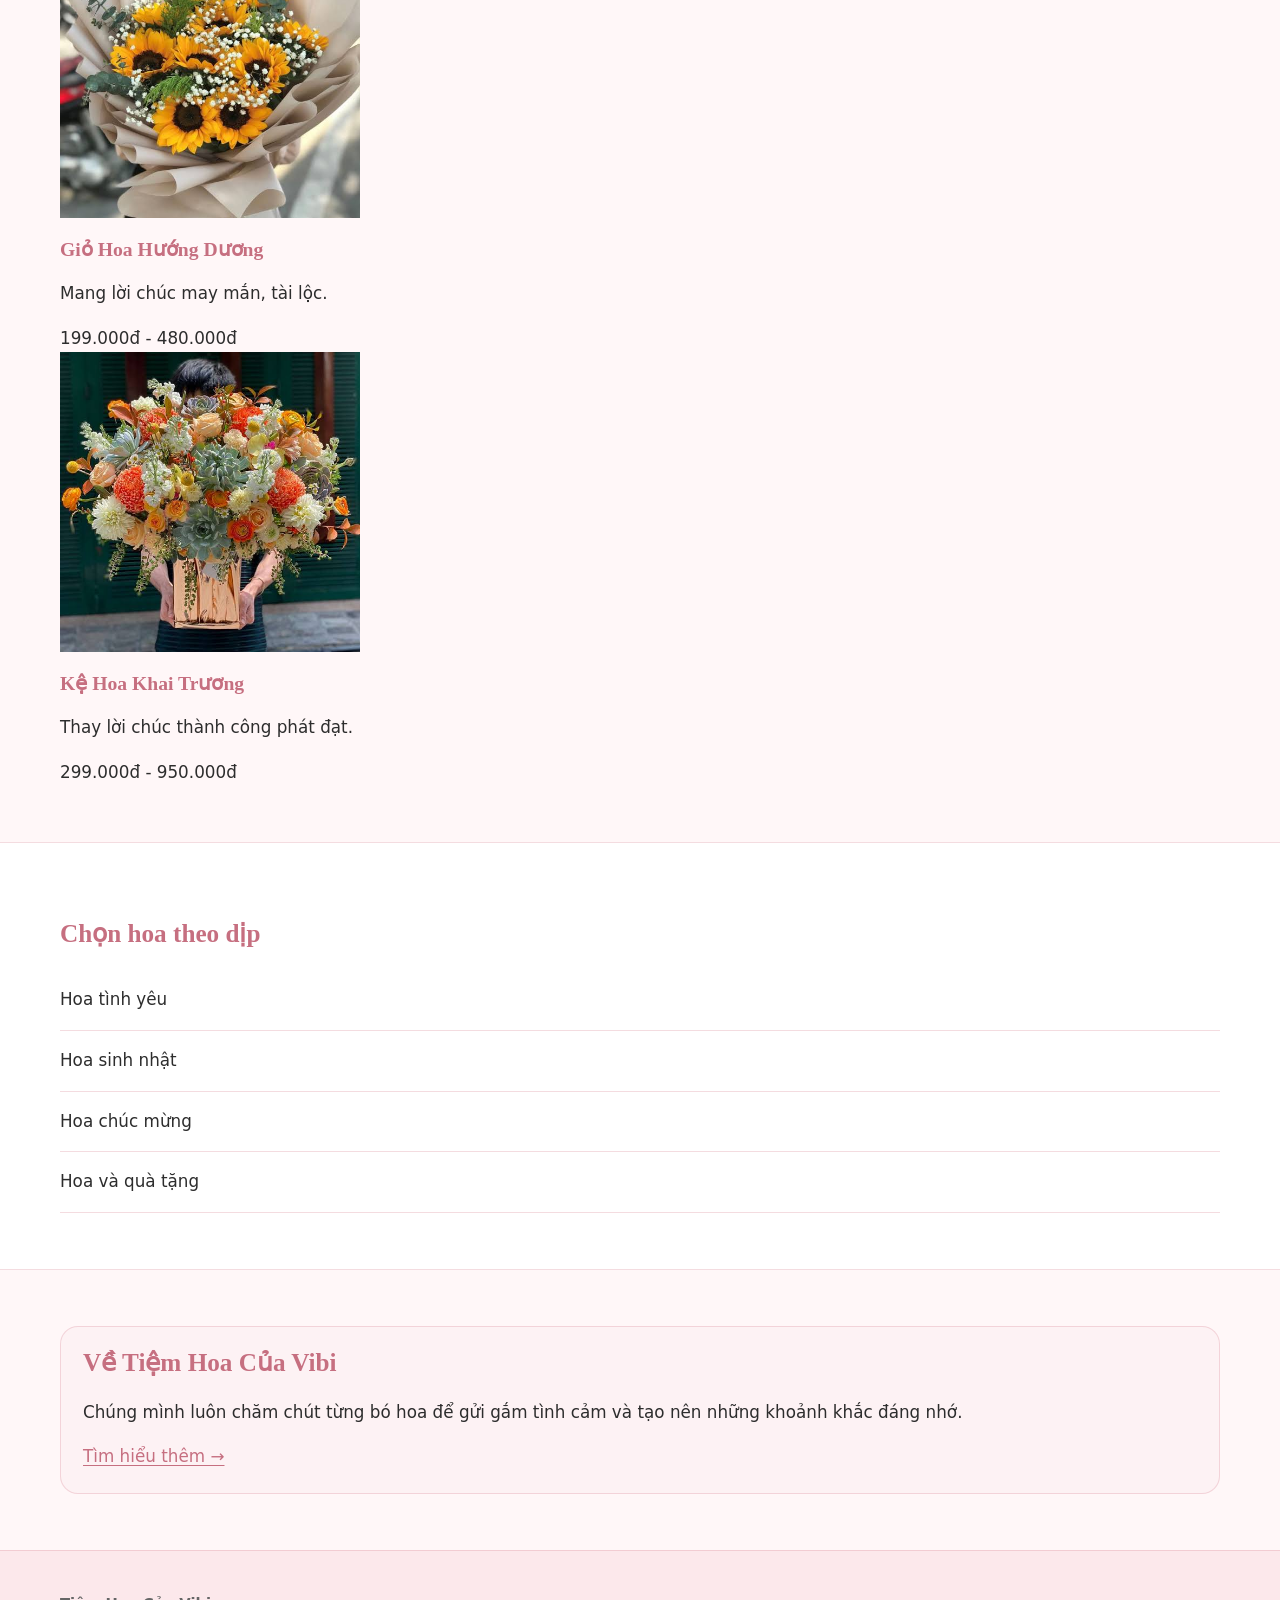
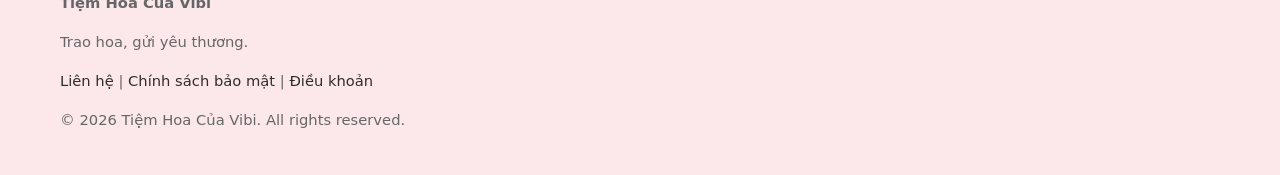
==== commit 33470340: "1" ====
--- a/index.html
+++ b/index.html
@@ -1,28 +1,29 @@
 <!DOCTYPE html>
 <html lang="vi">
 <head>
+  <meta name="google-site-verification" content="Z57HsNMsRcMzyFuIqsKk45Lwx6HcrSQ-DuyqgUkUjek" />
   <meta charset="UTF-8">
   <meta name="viewport" content="width=device-width, initial-scale=1">
 
   <!-- SEO Cơ bản -->
-  <title>Tiệm Hoa Của Vibi - Hoa Tươi & Quà Tặng</title>
-  <meta name="description" content="Tiệm Hoa Của Vibi chuyên hoa tươi, bó hoa nghệ thuật và quà tặng tinh tế cho mọi dịp đặc biệt.">
+  <title>Tiệm Hoa Của Vibi - Hoa Tươi & Quà Tặng Nghệ Thuật</title>
+  <meta name="description" content="Tiệm Hoa Của Vibi chuyên hoa tươi, bó hoa nghệ thuật và quà tặng tinh tế cho mọi dịp đặc biệt. Trao hoa gửi yêu thương.">
   <meta name="theme-color" content="#fff7f8">
-  <link rel="canonical" href="https://tiemhoacuavibi.com/">
+  <link rel="canonical" href="https://tiemhoacuavibi.com">
   
-  <!-- Open Graph (Facebook, Zalo, LinkedIn) -->
+  <!-- Open Graph -->
   <meta property="og:type" content="website">
   <meta property="og:locale" content="vi_VN">
   <meta property="og:title" content="Tiệm Hoa Của Vibi – Hoa tươi và quà tặng">
   <meta property="og:description" content="Khám phá những bó hoa tươi đẹp, được thiết kế tinh tế cho mọi dịp đặc biệt.">
-  <meta property="og:url" content="https://tiemhoacuavibi.com/">
-  <meta property="og:image" content="https://tiemhoacuavibi.com/images/og-flower-shop.jpg">
+  <meta property="og:url" content="https://tiemhoacuavibi.com">
+  <meta property="og:image" content="https://tiemhoacuavibi.comimages/og-flower-shop.jpg">
 
   <!-- Twitter Cards -->
   <meta name="twitter:card" content="summary_large_image">
   <meta name="twitter:title" content="Tiệm Hoa Của Vibi – Hoa tươi và quà tặng">
   <meta name="twitter:description" content="Khám phá những bó hoa tươi đẹp, được thiết kế tinh tế cho mọi dịp đặc biệt.">
-  <meta name="twitter:image" content="https://tiemhoacuavibi.com/images/og-flower-shop.jpg">
+  <meta name="twitter:image" content="https://tiemhoacuavibi.comimages/og-flower-shop.jpg">
 
   <!-- Stylesheet -->
   <link rel="stylesheet" href="css/styles.css">
@@ -30,7 +31,6 @@
 
 <body>
 
-  <!-- Đầu trang -->
   <header class="site">
     <div class="wrap nav-row">
       <a class="brand" href="index.html">
@@ -41,7 +41,7 @@
       </a>
 
       <nav class="primary" aria-label="Điều hướng chính">
-        <a href="index.html">Trang chủ</a>
+        <a href="index.html" aria-current="page">Trang chủ</a>
         <a href="hoa-tuoi.html">Hoa tươi</a>
         <a href="bo-hoa.html">Bó hoa</a>
         <a href="qua-tang.html">Quà tặng</a>
@@ -56,15 +56,12 @@
     <section class="wrap hero">
       <div>
         <p class="kicker">Hoa tươi · Quà tặng · Yêu thương</p>
-
         <h1>Trao hoa, gửi yêu thương</h1>
-
         <p class="lede">
           Tiệm Hoa Của Vibi mang đến những bó hoa tươi
           tinh tế cho sinh nhật, tình yêu, khai trương
           và các dịp đặc biệt.
         </p>
-
         <div class="cta-row">
           <a class="btn btn-gold" href="hoa-tuoi.html">
             Khám phá hoa tươi
@@ -76,56 +73,42 @@
       </div>
     </section>
 
-    <!-- Sản phẩm nổi bật -->
+    <!-- Sản phẩm nổi bật (Đã lọc gọn lại thành các sản phẩm đại diện) -->
     <section class="section">
       <div class="wrap">
         <div class="section-head">
-          <h2>Sản phẩm nổi bật</h2>
-          <a href="hoa-tuoi.html">Xem tất cả →</a>
+          <h2>Sản phẩm bán chạy</h2>
+          <a href="hoa-tuoi.html">Xem tất cả sản phẩm →</a>
         </div>
 
         <div class="product-grid">
-
           <div class="product-item">
-            <img src="images/hoahong.jpg"
-                 alt="Bó hoa hồng lãng mạn"
-                 width="300" height="300"
-                 loading="lazy">
+            <img src="images/hoahong.jpg" alt="Bó hoa hồng lãng mạn" width="300" height="300" loading="lazy">
             <h3>Bó Hoa Hồng Lãng Mạn</h3>
-            <p>Biểu tượng của tình yêu.</p>
+            <p>Biểu tượng của tình yêu ngọt ngào.</p>
             <span class="price">450.000đ - 550.000đ</span>
           </div>
 
           <div class="product-item">
-            <img src="images/huongduong.jpg"
-                 alt="Giỏ hoa hướng dương may mắn"
-                 width="300" height="300"
-                 loading="lazy">
-            <h3>Giỏ Hoa Hướng Dương</h3>
-            <p>Mang lời chúc may mắn.</p>
-            <span class="price">199.000đ-480.000đ</span>
+            <img src="images/hoaTulip.jpg" alt="Bó hoa tulip thanh lịch" width="300" height="300" loading="lazy">
+            <h3>Hoa Tulip Thanh Lịch</h3>
+            <p>Vẻ đẹp tinh tế, quý phái.</p>
+            <span class="price">299.000đ - 750.000đ</span>
           </div>
 
           <div class="product-item">
-            <img src="images/hoaTulip.jpg"
-                 alt="Bó hoa tulip thanh lịch"
-                 width="300" height="300"
-                 loading="lazy">
-            <h3>Hoa Tulip Thanh Lịch</h3>
-            <p>Vẻ đẹp tinh tế, quý phái.</p>
-            <span class="price">299.000đ-750.000đ</span>
+            <img src="images/huongduong.jpg" alt="Giỏ hoa hướng dương may mắn" width="300" height="300" loading="lazy">
+            <h3>Giỏ Hoa Hướng Dương</h3>
+            <p>Mang lời chúc may mắn, tài lộc.</p>
+            <span class="price">199.000đ - 480.000đ</span>
           </div>
 
           <div class="product-item">
-            <img src="images/camtucau.jpg"
-                 alt="Bó hoa cẩm tú cầu chân thành"
-                 width="300" height="300"
-                 loading="lazy">
-            <h3>Hoa Cẩm Tú Cầu</h3>
-            <p>Tượng trưng cho sự chân thành.</p>
-            <span class="price">499.000đ-1.299.000đ</span>
+            <img src="images/hoamung.jpg" alt="Kệ hoa chúc mừng khai trương" width="300" height="300" loading="lazy">
+            <h3>Kệ Hoa Khai Trương</h3>
+            <p>Thay lời chúc thành công phát đạt.</p>
+            <span class="price">299.000đ - 950.000đ</span>
           </div>
-
         </div>
       </div>
     </section>
@@ -134,7 +117,6 @@
     <section class="section band">
       <div class="wrap">
         <h2>Chọn hoa theo dịp</h2>
-
         <ul class="topic-list">
           <li><a href="hoa-tinh-yeu.html">Hoa tình yêu</a></li>
           <li><a href="hoa-sinh-nhat.html">Hoa sinh nhật</a></li>
@@ -158,19 +140,15 @@
 
   </main>
 
-  <!-- Chân trang -->
   <footer class="site">
     <div class="wrap">
       <strong>Tiệm Hoa Của Vibi</strong>
-
       <p>Trao hoa, gửi yêu thương.</p>
-
       <nav aria-label="Điều hướng chân trang">
         <a href="lien-he.html">Liên hệ</a> |
         <a href="bao-mat.html">Chính sách bảo mật</a> |
         <a href="dieu-khoan.html">Điều khoản</a>
       </nav>
-
       <p>
         © <span id="y">2026</span> Tiệm Hoa Của Vibi. All rights reserved.
       </p>
@@ -178,6 +156,5 @@
   </footer>
 
   <script src="js/main.js" defer></script>
-
 </body>
 </html>
--- a/css/styles.css
+++ b/css/styles.css
@@ -0,0 +1,893 @@
+:root {
+  --ink: #2d2d2d;
+  --bg: #fff7f8;
+  --surface: #ffffff;
+  --surface-2: #fce8eb;
+  --line: rgba(217, 140, 154, 0.3);
+  --gold: #d98c9a;
+  --gold-2: #c66f80;
+  --cream: #ffffff;
+  --muted: #666666;
+  --danger: #e07a5f;
+  --ok: #7dcea0;
+  --shadow: 0 10px 30px rgba(217, 140, 154, 0.1);
+  --radius: 18px;
+  --max: 1160px;
+  --serif: "Iowan Old Style", "Palatino Linotype", Palatino, "Times New Roman", serif;
+  --sans: "Segoe UI", system-ui, -apple-system, "Helvetica Neue", Arial, sans-serif;
+}
+
+
+*,
+*::before,
+*::after {
+  box-sizing: border-box;
+}
+
+html {
+  scroll-behavior: smooth;
+}
+
+body {
+  margin: 0;
+  min-height: 100vh;
+  background: var(--bg);
+  color: var(--ink);
+  font-family: var(--sans);
+  font-size: 1.05rem;
+  line-height: 1.65;
+}
+
+
+img,
+svg {
+  max-width: 100%;
+  display: block;
+}
+
+a {
+  color: var(--gold-2);
+  text-decoration-thickness: 1px;
+  text-underline-offset: 0.18em;
+}
+
+a:hover {
+  color: var(--gold);
+}
+
+.skip {
+  position: absolute;
+  left: 12px;
+  top: -40px;
+  background: var(--gold);
+  color: var(--cream);
+  padding: 8px 12px;
+  z-index: 20;
+}
+
+.skip:focus {
+  top: 12px;
+}
+
+.wrap {
+  width: min(100% - 32px, var(--max));
+  margin-inline: auto;
+}
+
+.topbar {
+  background: #fce8eb;
+  border-bottom: 1px solid var(--line);
+  font-size: 0.82rem;
+  letter-spacing: 0.04em;
+  color: var(--gold-2);
+}
+
+.topbar .wrap {
+  display: flex;
+  justify-content: space-between;
+  gap: 12px;
+  padding: 8px 0;
+  flex-wrap: wrap;
+}
+
+.topbar strong {
+  color: var(--gold-2);
+  font-weight: 650;
+}
+
+header.site {
+  position: sticky;
+  top: 0;
+  z-index: 10;
+  backdrop-filter: blur(16px);
+  background: rgba(255, 255, 255, 0.85);
+  border-bottom: 1px solid var(--line);
+}
+
+.nav-row {
+  display: flex;
+  align-items: center;
+  justify-content: space-between;
+  gap: 16px;
+  padding: 14px 0;
+}
+
+.brand {
+  display: flex;
+  align-items: center;
+  gap: 10px;
+  color: var(--ink);
+  text-decoration: none;
+  flex-shrink: 0;
+}
+
+.brand svg {
+  width: 36px;
+  height: 36px;
+}
+
+.brand-name {
+  font-family: var(--serif);
+  font-size: 1.35rem;
+  letter-spacing: 0.08em;
+  text-transform: uppercase;
+  line-height: 1;
+  color: var(--gold-2);
+}
+
+.brand small {
+  display: block;
+  font-family: var(--sans);
+  font-size: 0.68rem;
+  letter-spacing: 0.16em;
+  color: var(--muted);
+  text-transform: uppercase;
+  margin-top: 4px;
+}
+
+nav.primary {
+  display: flex;
+  gap: 4px;
+  align-items: center;
+  flex-wrap: wrap;
+}
+
+nav.primary a {
+  color: var(--ink);
+  text-decoration: none;
+  padding: 8px 12px;
+  border-radius: 999px;
+  font-size: 0.92rem;
+  transition: all 0.2s ease;
+}
+
+nav.primary a:hover,
+nav.primary a[aria-current="page"] {
+  background: #fce8eb;
+  color: var(--gold-2);
+}
+
+.header-actions {
+  display: flex;
+  align-items: center;
+  gap: 10px;
+  flex-shrink: 0;
+}
+
+.auth-btns {
+  display: inline-flex;
+  align-items: center;
+  gap: 8px;
+}
+
+.menu-btn {
+  display: none;
+  background: transparent;
+  border: 1px solid var(--line);
+  color: var(--ink);
+  border-radius: 10px;
+  padding: 8px 12px;
+  cursor: pointer;
+  font-family: inherit;
+  font-size: 0.9rem;
+  font-weight: 600;
+  transition: all 0.2s ease;
+}
+
+.menu-btn:hover {
+  border-color: var(--gold);
+  color: var(--gold-2);
+  background: #fce8eb;
+}
+
+.hero {
+  padding: 72px 0 40px;
+  display: grid;
+  grid-template-columns: 1.35fr 0.9fr;
+  gap: 48px;
+  align-items: center;
+}
+
+.kicker {
+  color: var(--gold-2);
+  letter-spacing: 0.18em;
+  text-transform: uppercase;
+  font-size: 0.75rem;
+  font-weight: 700;
+  margin: 0 0 12px;
+}
+h1,
+h2,
+h3 {
+  font-family: var(--serif);
+  line-height: 1.15;
+  font-weight: 600;
+  color: var(--gold-2);
+}
+
+h1 {
+  font-size: clamp(2.3rem, 5vw, 4.1rem);
+  margin: 0 0 18px;
+  letter-spacing: -0.02em;
+}
+
+.lede {
+  font-size: 1.15rem;
+  color: var(--muted);
+  max-width: 40rem;
+}
+
+.cta-row {
+  display: flex;
+  gap: 12px;
+  flex-wrap: wrap;
+  margin-top: 28px;
+}
+
+.btn {
+  display: inline-flex;
+  align-items: center;
+  justify-content: center;
+  border-radius: 999px;
+  padding: 12px 20px;
+  text-decoration: none;
+  font-weight: 650;
+  border: 1px solid transparent;
+  cursor: pointer;
+  font-family: inherit;
+  font-size: 1rem;
+  line-height: 1.2;
+  transition: all 0.2s ease;
+}
+
+.btn-sm {
+  padding: 7px 15px;
+  font-size: 0.88rem;
+  font-weight: 600;
+  letter-spacing: 0.02em;
+}
+
+.btn-gold {
+  background: linear-gradient(180deg, var(--gold), var(--gold-2));
+  color: var(--cream);
+  box-shadow: 0 4px 12px rgba(217, 140, 154, 0.25);
+}
+
+.btn-gold:hover {
+  color: var(--cream);
+  filter: brightness(1.05);
+  box-shadow: 0 6px 20px rgba(217, 140, 154, 0.4);
+  transform: translateY(-1px);
+}
+
+.btn-ghost {
+  border-color: var(--line);
+  color: var(--gold-2);
+  background: rgba(255, 255, 255, 0.6);
+}
+
+.btn-ghost:hover {
+  border-color: var(--gold-2);
+  color: var(--gold-2);
+  background: #fce8eb;
+  transform: translateY(-1px);
+}
+
+.hero-panel {
+  background: linear-gradient(165deg, var(--surface), #fff1f3 60%, #ffeef1);
+  border: 1px solid var(--line);
+  border-radius: 28px;
+  padding: 28px;
+  box-shadow: var(--shadow);
+}
+
+.stat-grid {
+  display: grid;
+  grid-template-columns: 1fr 1fr;
+  gap: 16px;
+}
+
+.stat {
+  padding: 12px 0;
+  border-top: 1px solid var(--line);
+}
+
+.stat b {
+  display: block;
+  font-family: var(--serif);
+  font-size: 1.6rem;
+  color: var(--gold-2);
+}
+
+.stat span {
+  color: var(--muted);
+  font-size: 0.88rem;
+}
+
+.section {
+  padding: 56px 0;
+}
+
+.section-head {
+  display: flex;
+  justify-content: space-between;
+  align-items: end;
+  gap: 16px;
+  margin-bottom: 28px;
+}
+
+.section-head h2 {
+  margin: 0;
+  font-size: clamp(1.7rem, 3vw, 2.4rem);
+}
+
+.cards {
+  display: grid;
+  grid-template-columns: repeat(3, 1fr);
+  gap: 18px;
+}
+
+.card {
+  background: var(--surface);
+  border: 1px solid var(--line);
+  border-radius: var(--radius);
+  padding: 22px;
+  text-decoration: none;
+  color: inherit;
+  display: flex;
+  flex-direction: column;
+  min-height: 220px;
+  transition: transform 0.2s ease, border-color 0.2s ease;
+}
+
+.card:hover {
+  transform: translateY(-4px);
+  border-color: var(--gold);
+  color: inherit;
+}
+
+.card .tag {
+  font-size: 0.75rem;
+  letter-spacing: 0.12em;
+  text-transform: uppercase;
+  color: var(--gold-2);
+}
+
+.card h3 {
+  margin: 10px 0 8px;
+  font-size: 1.35rem;
+}
+
+.card p {
+  color: var(--muted);
+  margin: 0 0 auto;
+}
+
+.card .more {
+  margin-top: 18px;
+  color: var(--gold-2);
+  font-size: 0.92rem;
+}
+
+.band {
+  background: var(--surface);
+  border-block: 1px solid var(--line);
+}
+
+.topics {
+  display: grid;
+  grid-template-columns: 1.1fr 1fr;
+  gap: 40px;
+  align-items: start;
+}
+
+.topic-list {
+  list-style: none;
+  margin: 0;
+  padding: 0;
+}
+
+.topic-list li {
+  border-bottom: 1px solid var(--line);
+}
+
+.topic-list a {
+  display: flex;
+  justify-content: space-between;
+  gap: 16px;
+  padding: 16px 0;
+  color: inherit;
+  text-decoration: none;
+}
+
+.topic-list a:hover h3 {
+  color: var(--gold-2);
+}
+
+.topic-list h3 {
+  margin: 0;
+  font-size: 1.2rem;
+}
+
+.note {
+  background: #fdf2f4;
+  border: 1px solid var(--line);
+  border-radius: var(--radius);
+  padding: 22px;
+}
+
+.note h2 {
+  margin-top: 0;
+  color: var(--gold-2);
+}
+
+article.prose {
+  max-width: 740px;
+  margin: 0 auto;
+  padding: 40px 0 72px;
+}
+
+article.prose h1 {
+  font-size: clamp(2rem, 4vw, 3.1rem);
+}
+
+article.prose h2 {
+  margin-top: 2rem;
+  font-size: 1.6rem;
+}
+
+article.prose .meta {
+  color: var(--muted);
+  font-size: 0.92rem;
+  margin-bottom: 24px;
+}
+
+blockquote {
+  margin: 24px 0;
+  padding: 8px 0 8px 18px;
+  border-left: 3px solid var(--gold);
+  color: var(--muted);
+  font-family: var(--serif);
+  font-size: 1.2rem;
+}
+
+table {
+  width: 100%;
+  border-collapse: collapse;
+  margin: 20px 0 28px;
+  font-size: 0.95rem;
+}
+
+th,
+td {
+  border-bottom: 1px solid var(--line);
+  padding: 10px 8px;
+  text-align: left;
+}
+
+th {
+  color: var(--gold-2);
+  font-weight: 650;
+}
+
+.page-hero {
+  padding: 48px 0 12px;
+}
+
+.page-hero h1 {
+  max-width: 16ch;
+}
+
+.faq details {
+  background: var(--surface);
+  border: 1px solid var(--line);
+  border-radius: 14px;
+  padding: 14px 18px;
+  margin-bottom: 10px;
+}
+
+.faq summary {
+  cursor: pointer;
+  font-weight: 650;
+}
+
+footer.site {
+  border-top: 1px solid var(--line);
+  padding: 40px 0 28px;
+  color: var(--muted);
+  font-size: 0.92rem;
+  background: #fce8eb;
+}
+
+.foot-grid {
+  display: grid;
+  grid-template-columns: 1.4fr 1fr 1fr 1fr;
+  gap: 24px;
+  margin-bottom: 28px;
+}
+
+footer.site a {
+  color: var(--ink);
+  text-decoration: none;
+}
+
+footer.site a:hover {
+  color: var(--gold-2);
+}
+
+.foot-col {
+  display: flex;
+  flex-direction: column;
+  gap: 8px;
+}
+
+.legal {
+  border-top: 1px solid var(--line);
+  padding-top: 16px;
+  font-size: 0.82rem;
+}
+
+@media (max-width: 900px) {
+  .hero,
+  .cards,
+  .topics,
+  .foot-grid {
+    grid-template-columns: 1fr;
+  }
+
+  .menu-btn {
+    display: inline-flex;
+    align-items: center;
+    justify-content: center;
+  }
+
+  nav.primary {
+    display: none;
+    position: absolute;
+    left: 16px;
+    right: 16px;
+    top: calc(100% + 8px);
+    background: rgba(255, 255, 255, 0.98);
+    backdrop-filter: blur(16px);
+    -webkit-backdrop-filter: blur(16px);
+    border: 1px solid var(--line);
+    border-radius: 16px;
+    padding: 12px;
+    flex-direction: column;
+    align-items: stretch;
+    box-shadow: 0 16px 40px rgba(217, 140, 154, 0.15);
+    z-index: 100;
+  }
+
+  nav.primary.open {
+    display: flex;
+  }
+}
+
+@media (max-width: 540px) {
+  .brand svg {
+    width: 30px;
+    height: 30px;
+  }
+
+  .brand-name {
+    font-size: 1.15rem;
+  }
+
+  .brand small {
+    display: none;
+  }
+
+  .header-actions {
+    gap: 6px;
+  }
+
+  .auth-btns {
+    gap: 6px;
+  }
+
+  .auth-btns .btn-sm {
+    padding: 6px 11px;
+    font-size: 0.8rem;
+  }
+
+  .menu-btn {
+    padding: 6px 10px;
+    font-size: 0.8rem;
+  }
+}
+
+@media (max-width: 375px) {
+  .brand-name {
+    font-size: 1.05rem;
+  }
+
+  .auth-btns .btn-sm {
+    padding: 5px 8px;
+    font-size: 0.76rem;
+  }
+}
+
+/* ==========================================================
+   AUTH MODAL (ĐĂNG NHẬP / ĐĂNG KÝ) - Tiệm Hoa Của Vibi
+ STYLE
+   ========================================================== */
+.auth-modal-overlay {
+  position: fixed;
+  inset: 0;
+  background: rgba(45, 45, 45, 0.4);
+  backdrop-filter: blur(8px);
+  -webkit-backdrop-filter: blur(8px);
+  z-index: 9999;
+  display: flex;
+  align-items: center;
+  justify-content: center;
+  padding: 16px;
+  opacity: 0;
+  visibility: hidden;
+  transition: opacity 0.25s ease, visibility 0.25s ease;
+}
+
+.auth-modal-overlay.active {
+  opacity: 1;
+  visibility: visible;
+}
+
+.auth-modal-card {
+  position: relative;
+  width: 100%;
+  max-width: 440px;
+  background: linear-gradient(165deg, #ffffff, #fffdfd 60%, #fff7f8);
+  border: 1px solid var(--line);
+  border-radius: 20px;
+  box-shadow: 0 24px 60px rgba(217, 140, 154, 0.15), 0 0 35px rgba(217, 140, 154, 0.05);
+  padding: 32px 28px;
+  color: var(--ink);
+  transform: scale(0.95) translateY(12px);
+  transition: transform 0.25s ease;
+}
+
+.auth-modal-overlay.active .auth-modal-card {
+  transform: scale(1) translateY(0);
+}
+
+.auth-modal-close {
+  position: absolute;
+  top: 16px;
+  right: 16px;
+  width: 32px;
+  height: 32px;
+  border-radius: 50%;
+  background: #fce8eb;
+  border: 1px solid var(--line);
+  color: var(--gold-2);
+  display: flex;
+  align-items: center;
+  justify-content: center;
+  cursor: pointer;
+  font-size: 1.3rem;
+  line-height: 1;
+  transition: all 0.2s ease;
+}
+
+.auth-modal-close:hover {
+  color: var(--gold-2);
+  border-color: var(--gold-2);
+  transform: rotate(90deg);
+  background: #fdf2f4;
+}
+
+.auth-modal-header {
+  text-align: center;
+  margin-bottom: 22px;
+}
+
+.auth-modal-badge {
+  display: inline-flex;
+  align-items: center;
+  gap: 6px;
+  color: var(--gold-2);
+  font-size: 0.72rem;
+  letter-spacing: 0.15em;
+  text-transform: uppercase;
+  font-weight: 700;
+  margin-bottom: 8px;
+  background: #fce8eb;
+  border: 1px solid var(--line);
+  padding: 4px 10px;
+  border-radius: 999px;
+}
+
+.auth-modal-title {
+  font-family: var(--serif);
+  font-size: 1.55rem;
+  margin: 0 0 6px;
+  color: var(--gold-2);
+}
+
+.auth-modal-desc {
+  color: var(--muted);
+  font-size: 0.85rem;
+  margin: 0;
+  line-height: 1.45;
+}
+
+.auth-tabs {
+  display: grid;
+  grid-template-columns: 1fr 1fr;
+  background: #ffffff;
+  border: 1px solid var(--line);
+  border-radius: 12px;
+  padding: 4px;
+  gap: 4px;
+  margin-bottom: 20px;
+}
+
+.auth-tab-btn {
+  background: transparent;
+  border: none;
+  color: var(--muted);
+  font-family: inherit;
+  font-weight: 600;
+  font-size: 0.9rem;
+  padding: 9px;
+  border-radius: 8px;
+  cursor: pointer;
+  transition: all 0.2s ease;
+}
+
+.auth-tab-btn:hover {
+  color: var(--gold-2);
+}
+
+.auth-tab-btn.active {
+  background: linear-gradient(180deg, var(--gold), var(--gold-2));
+  color: var(--cream);
+  box-shadow: 0 2px 8px rgba(217, 140, 154, 0.2);
+}
+
+.auth-toast {
+  display: none;
+  background: rgba(125, 206, 160, 0.12);
+  border: 1px solid var(--ok);
+  color: var(--ok);
+  border-radius: 10px;
+  padding: 10px 14px;
+  font-size: 0.85rem;
+  text-align: center;
+  margin-bottom: 16px;
+  animation: authFadeIn 0.3s ease;
+}
+
+@keyframes authFadeIn {
+  from { opacity: 0; transform: translateY(-6px); }
+  to { opacity: 1; transform: translateY(0); }
+}
+
+.auth-form {
+  display: none;
+  flex-direction: column;
+  gap: 14px;
+}
+
+.auth-form.active {
+  display: flex;
+}
+
+.auth-field {
+  display: flex;
+  flex-direction: column;
+  gap: 5px;
+}
+
+.auth-field label {
+  font-size: 0.82rem;
+  font-weight: 600;
+  color: var(--ink);
+}
+
+.auth-field input[type="text"],
+.auth-field input[type="email"],
+.auth-field input[type="password"] {
+  background: #ffffff;
+  border: 1px solid var(--line);
+  border-radius: 10px;
+  padding: 11px 13px;
+  color: var(--ink);
+  font-family: inherit;
+  font-size: 0.92rem;
+  transition: border-color 0.2s, box-shadow 0.2s;
+}
+
+.auth-field input:focus {
+  outline: none;
+  border-color: var(--gold);
+  box-shadow: 0 0 0 3px rgba(217, 140, 154, 0.15);
+}
+
+.auth-field input::placeholder {
+  color: #b3b3b3;
+}
+
+.auth-row-between {
+  display: flex;
+  align-items: center;
+  justify-content: space-between;
+  font-size: 0.82rem;
+  color: var(--muted);
+  margin-top: 2px;
+}
+
+.auth-checkbox-label {
+  display: flex;
+  align-items: center;
+  gap: 8px;
+  cursor: pointer;
+  user-select: none;
+  font-size: 0.82rem;
+  color: var(--muted);
+}
+
+.auth-checkbox-label strong {
+  color: var(--gold-2);
+}
+
+.auth-checkbox-label input {
+  accent-color: var(--gold);
+  cursor: pointer;
+  width: 15px;
+  height: 15px;
+}
+
+.auth-link {
+  color: var(--gold-2);
+  text-decoration: none;
+  font-size: 0.82rem;
+  transition: color 0.2s;
+}
+
+.auth-link:hover {
+  color: var(--gold);
+  text-decoration: underline;
+}
+
+.auth-submit-btn {
+  width: 100%;
+  margin-top: 6px;
+  padding: 11px;
+  font-size: 0.95rem;
+}
+
+.auth-disclaimer {
+  font-size: 0.76rem;
+  color: var(--muted);
+  text-align: center;
+  line-height: 1.45;
+  margin: 10px 0 0;
+  padding-top: 12px;
+  border-top: 1px solid var(--line);
+}
+
+.auth-disclaimer strong {
+  color: var(--gold-2);
+}
